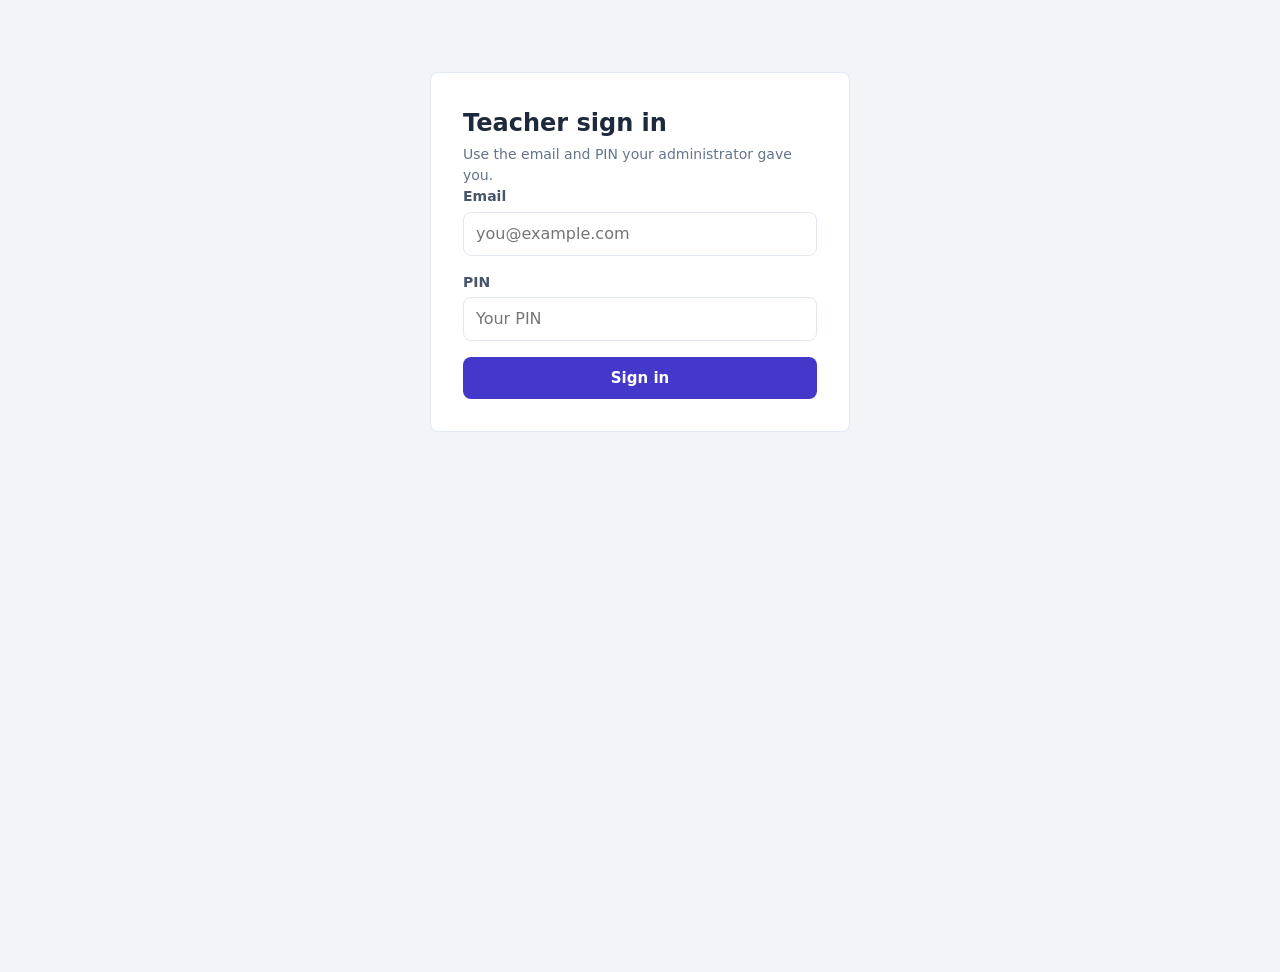
==== teacher.html @ 98b88c84 "Add files via upload" ====
<!DOCTYPE html>
<html lang="en">
<head>
<meta charset="UTF-8">
<meta http-equiv="Content-Security-Policy" content="default-src 'self'; base-uri 'self'; object-src 'none'; frame-ancestors 'none'; script-src 'self' 'unsafe-inline'; style-src 'self' 'unsafe-inline' https://fonts.googleapis.com; img-src 'self' data:; font-src 'self' https://fonts.gstatic.com; connect-src 'self' https://script.google.com https://script.googleusercontent.com">
<meta name="viewport" content="width=device-width, initial-scale=1, viewport-fit=cover">
<title>Teacher — W.H. Academy</title>
<link rel="stylesheet" href="assets/vendor/katex/katex.min.css"><script src="assets/vendor/katex/katex.min.js"></script><script src="assets/js/katex-render.js"></script><link rel="stylesheet" href="assets/vendor/mathlive/mathlive-static.css"><script src="assets/vendor/mathlive/mathlive.min.js"></script>
<style>

/* ---------------------------------------------------------------------------
   Design tokens. Copied in rather than imported so this file stays standalone —
   these match the student site's variables.css, so the panel still reads as
   W.H. Academy.
--------------------------------------------------------------------------- */
:root {
  --brand: #4338ca;
  --brand-deep: #3730a3;
  --brand-light: #6366f1;
  --brand-tint: #eef2ff;

  --ink: #1e293b;
  --ink-soft: #475569;
  --muted: #64748b;
  --faint: #94a3b8;

  --line: #e2e8f0;
  --line-soft: #f1f5f9;
  --surface: #ffffff;
  --canvas: #f1f5f9;

  --ok: #059669;
  --warn: #d97706;
  --bad: #dc2626;

  --r-sm: 0.375rem;
  --r-md: 0.5rem;
  --r-lg: 0.75rem;

  --shadow: 0 1px 2px rgba(15, 23, 42, 0.06), 0 1px 3px rgba(15, 23, 42, 0.1);
  --shadow-lg: 0 20px 45px rgba(15, 23, 42, 0.25);

  --sans: system-ui, -apple-system, "Segoe UI", Roboto, "Helvetica Neue", sans-serif;
  --mono: ui-monospace, SFMono-Regular, Menlo, Consolas, monospace;
}

*, *::before, *::after { box-sizing: border-box; }

/* [hidden] MUST WIN.
   The browser only backs `hidden` with a user-agent display:none, and ANY
   author display rule beats it. Several blocks here set display explicitly.
   Without this, the sign-in panel and the console both render at once, and the
   dialog backdrop — position:fixed, inset:0, opacity:0 — sits invisibly over
   the whole page and swallows every click. Do not remove. */
[hidden] { display: none !important; }

html, body { height: 100%; }

body {
  margin: 0;
  font-family: var(--sans);
  font-size: 16px;
  line-height: 1.5;
  color: var(--ink);
  background: var(--canvas);
  -webkit-font-smoothing: antialiased;
}

button, input { font: inherit; color: inherit; }

.sr-only {
  position: absolute; width: 1px; height: 1px;
  padding: 0; margin: -1px; overflow: hidden;
  clip: rect(0 0 0 0); white-space: nowrap; border: 0;
}

/* ---- buttons ---------------------------------------------------------- */
.btn {
  display: inline-flex; align-items: center; justify-content: center; gap: 0.4rem;
  padding: 0.55rem 1rem;
  border: 1px solid transparent;
  border-radius: var(--r-md);
  font-size: 0.9375rem; font-weight: 600;
  cursor: pointer;
  transition: background-color .15s ease, border-color .15s ease;
}
.btn:disabled { opacity: 0.55; cursor: not-allowed; }
.btn:focus-visible { outline: 2px solid var(--brand); outline-offset: 2px; }

.btn--primary { background: var(--brand); color: #fff; }
.btn--primary:hover:not(:disabled) { background: var(--brand-deep); }

.btn--secondary { background: var(--brand-tint); color: var(--brand-deep); border-color: #c7d2fe; }
.btn--secondary:hover:not(:disabled) { background: #e0e7ff; }

.btn--quiet { background: transparent; color: var(--ink-soft); border-color: var(--line); }
.btn--quiet:hover:not(:disabled) { background: var(--line-soft); }

.btn--sm { padding: 0.35rem 0.7rem; font-size: 0.8125rem; }
.btn--full { width: 100%; }
.btn--lg { padding: 0.7rem 1rem; }

/* ---- fields ----------------------------------------------------------- */
.field { display: flex; flex-direction: column; gap: 0.3rem; }

.field__label { font-size: 0.875rem; font-weight: 600; color: var(--ink-soft); }

.field__hint { font-size: 0.8125rem; color: var(--muted); }

.input {
  width: 100%;
  padding: 0.55rem 0.75rem;
  border: 1px solid var(--line);
  border-radius: var(--r-md);
  background: var(--surface);
}
.input:focus { outline: 2px solid var(--brand); outline-offset: -1px; border-color: var(--brand); }

.stack { display: flex; flex-direction: column; gap: 1rem; }

/* ---- badges ----------------------------------------------------------- */
.badge {
  display: inline-block;
  padding: 0.15rem 0.55rem;
  border-radius: 999px;
  font-size: 0.75rem; font-weight: 600;
  white-space: nowrap;
}
.badge--ok      { background: #d1fae5; color: #065f46; }
.badge--warn    { background: #fef3c7; color: #92400e; }
.badge--bad     { background: #fee2e2; color: #991b1b; }
.badge--neutral { background: var(--line-soft); color: var(--ink-soft); }

/* ---- sign-in gate ------------------------------------------------------ */
/* Not the app shell: you are not "in" the panel yet. One centred card on the
   brand colour, and nothing else to look at. */
.gate {
  min-height: 100vh; min-height: 100dvh;
  display: grid; place-items: center;
  padding: 1rem;
  background: radial-gradient(120% 80% at 50% 0%, #4f46e5 0%, transparent 60%), var(--brand-deep);
}

.gate__card {
  width: 100%; max-width: 24rem;
  padding: 1.5rem;
  background: var(--surface);
  border-radius: var(--r-lg);
  box-shadow: var(--shadow-lg);
}

.gate__brand { display: flex; flex-direction: column; gap: 0.1rem; margin-bottom: 1.25rem; }
.gate__mark  { font-size: 1.25rem; font-weight: 700; color: var(--brand-deep); }
.gate__sub   { font-size: 0.75rem; letter-spacing: 0.14em; text-transform: uppercase; color: var(--faint); }
.gate__note  { margin: 1rem 0 0; font-size: 0.8125rem; line-height: 1.5; color: var(--muted); }

/* ---- shell ------------------------------------------------------------- */
.shell { display: flex; min-height: 100vh; min-height: 100dvh; }

.side {
  width: 15rem; flex-shrink: 0;
  display: flex; flex-direction: column; gap: 1.5rem;
  padding: 1.25rem 1rem;
  background: var(--brand-deep);
  color: rgba(255,255,255,0.82);
}

.side__brand { display: flex; flex-direction: column; gap: 0.1rem; padding: 0 0.5rem; color: #fff; }
.side__name  { font-size: 1.0625rem; font-weight: 700; line-height: 1.25; }
.side__tag   { font-size: 0.6875rem; letter-spacing: 0.16em; text-transform: uppercase; color: rgba(255,255,255,0.55); }

.side__nav { display: flex; flex-direction: column; gap: 0.15rem; }

.side__item {
  display: flex; align-items: center; gap: 0.65rem;
  width: 100%; padding: 0.6rem 0.5rem;
  border: 0; border-radius: var(--r-md);
  background: transparent; color: inherit;
  font-size: 0.9375rem; text-align: left; cursor: pointer;
}
.side__item svg { width: 1.125rem; height: 1.125rem; flex-shrink: 0; stroke: currentColor; fill: none; }
.side__item:hover { background: rgba(255,255,255,0.1); }
.side__item.is-active { background: rgba(255,255,255,0.16); color: #fff; font-weight: 600; }
.side__item:focus-visible { outline: 2px solid #fff; outline-offset: 2px; }

.side__foot { margin-top: auto; display: flex; flex-direction: column; gap: 0.35rem; }
.side__who  { padding: 0 0.5rem; font-size: 0.75rem; color: rgba(255,255,255,0.55); overflow-wrap: anywhere; }

.main { flex: 1; min-width: 0; padding: 1.5rem; max-width: 76rem; }

/* ---- headings ---------------------------------------------------------- */
.head { display: flex; align-items: flex-start; justify-content: space-between; gap: 1rem; margin-bottom: 1.25rem; }
.head__title { margin: 0; font-size: 1.5rem; }
.head__sub   { margin: 0.2rem 0 0; font-size: 0.875rem; color: var(--muted); max-width: 46ch; }

/* ---- search ------------------------------------------------------------ */
.search { display: flex; gap: 0.5rem; margin-bottom: 1.25rem; }
.search__box { position: relative; flex: 1; min-width: 0; }
.search__box svg {
  position: absolute; left: 0.75rem; top: 50%; transform: translateY(-50%);
  width: 1.05rem; height: 1.05rem; stroke: var(--faint); fill: none; pointer-events: none;
}
.search__input { padding-left: 2.4rem; }

/* ---- table ------------------------------------------------------------- */
.table-wrap {
  overflow-x: auto; -webkit-overflow-scrolling: touch;
  background: var(--surface);
  border: 1px solid var(--line);
  border-radius: var(--r-md);
}

table { width: 100%; min-width: 52rem; border-collapse: collapse; }

th, td { padding: 0.7rem 0.9rem; text-align: left; vertical-align: middle; }

th {
  font-size: 0.75rem; font-weight: 600; letter-spacing: 0.05em; text-transform: uppercase;
  color: var(--muted); border-bottom: 1px solid var(--line);
}

td { border-bottom: 1px solid var(--line-soft); font-size: 0.9375rem; }
tbody tr:last-child td { border-bottom: 0; }
tbody tr:hover { background: #fafbfc; }

.cell-name { font-weight: 600; }

/* Emails were breaking mid-word ("...gmail.co / m") because the first column
   was too narrow to hold them. Widening it fixes the cause; break-word then
   only splits a string that genuinely cannot fit, and prefers a sensible
   break point when one exists. */
th:first-child, td:first-child { min-width: 15rem; }

.cell-sub  { font-size: 0.8125rem; color: var(--muted); overflow-wrap: break-word; }
.cell-id   { font-family: var(--mono); font-size: 0.8125rem; font-variant-numeric: tabular-nums; white-space: nowrap; }
.cell-act  { text-align: right; white-space: nowrap; }

.muted { color: var(--muted); }
.count { margin-top: 0.5rem; font-size: 0.8125rem; color: var(--muted); }

/* A dot rather than a second badge: "has an account" is a quieter fact than the
   enrollment status beside it, and two badges per row would compete. */
.dot { display: inline-flex; align-items: center; gap: 0.4rem; font-size: 0.8125rem; white-space: nowrap; }
.dot::before { content: ""; width: 0.45rem; height: 0.45rem; border-radius: 50%; flex-shrink: 0; }
.dot--ok::before   { background: var(--ok); }
.dot--ok           { color: var(--ink-soft); }
.dot--warn::before { background: var(--warn); }
.dot--warn         { color: var(--warn); }

/* ---- empty ------------------------------------------------------------- */
.empty {
  padding: 3rem 1.5rem; text-align: center;
  background: var(--surface); border: 1px solid var(--line); border-radius: var(--r-md);
}
.empty h2 { margin: 0 0 0.35rem; font-size: 1.0625rem; }
.empty p  { margin: 0; color: var(--muted); font-size: 0.9375rem; }

/* ---- overview ---------------------------------------------------------- */
.tiles { display: grid; grid-template-columns: repeat(auto-fit, minmax(9rem, 1fr)); gap: 0.75rem; margin-bottom: 1.25rem; }

.tile {
  display: flex; flex-direction: column; gap: 0.1rem;
  padding: 1rem; background: var(--surface);
  border: 1px solid var(--line); border-radius: var(--r-md);
}
.tile__value { font-size: 1.75rem; font-weight: 700; line-height: 1.1; color: var(--brand-deep); font-variant-numeric: tabular-nums; }
.tile__label { font-size: 0.8125rem; color: var(--muted); }

.panel { padding: 1rem; background: var(--surface); border: 1px solid var(--line); border-radius: var(--r-md); }
.panel__title { margin: 0 0 0.75rem; font-size: 0.875rem; font-weight: 600; color: var(--ink-soft); }

.bars { list-style: none; margin: 0; padding: 0; }
.bar  { display: flex; justify-content: space-between; gap: 1rem; padding: 0.5rem 0; border-bottom: 1px solid var(--line-soft); font-size: 0.9375rem; }
.bar:last-child { border-bottom: 0; }
.bar__value { font-weight: 600; font-variant-numeric: tabular-nums; }

/* ---- dialog ------------------------------------------------------------ */
.backdrop {
  position: fixed; inset: 0; z-index: 50;
  display: flex; align-items: center; justify-content: center;
  padding: 1rem;
  background: rgba(18, 26, 42, 0.48);
}

.dialog {
  width: 100%; max-width: 30rem; max-height: 90vh; overflow-y: auto;
  padding: 1.5rem;
  background: var(--surface); border-radius: var(--r-lg);
  box-shadow: var(--shadow-lg);
}
.dialog h2 { margin: 0 0 1rem; font-size: 1.125rem; }

.dialog__who { display: flex; flex-direction: column; gap: 0.1rem; margin: 0; }
.dialog__acts { display: flex; gap: 0.75rem; justify-content: flex-end; margin-top: 1.5rem; }

.choices { border: 0; padding: 0; margin: 0; display: flex; flex-direction: column; gap: 0.4rem; }
.choices legend { padding: 0; margin-bottom: 0.4rem; font-size: 0.875rem; font-weight: 600; color: var(--ink-soft); }

/* Each option carries a sentence about what it does to the student, so the
   choice is made with its consequence visible rather than after it. A dropdown
   would hide all four behind one word. */
.choice {
  display: flex; align-items: flex-start; gap: 0.65rem;
  padding: 0.7rem 0.8rem;
  border: 1px solid var(--line); border-radius: var(--r-md);
  cursor: pointer;
}
.choice:hover { border-color: var(--brand-light); }
.choice input { margin-top: 0.2rem; flex-shrink: 0; accent-color: var(--brand); }
.choice:has(input:checked) { border-color: var(--brand); background: var(--brand-tint); }
.choice:has(input:focus-visible) { outline: 2px solid var(--brand); outline-offset: 2px; }
.choice__body { display: flex; flex-direction: column; gap: 0.1rem; }
.choice__name { font-weight: 600; font-size: 0.9375rem; }
.choice__desc { font-size: 0.8125rem; color: var(--muted); line-height: 1.45; }

/* ---- code field -------------------------------------------------------- */
.input--code {
  font-family: var(--mono);
  font-size: 1.25rem;
  letter-spacing: 0.35em;
  text-align: center;
}

/* ---- devices ----------------------------------------------------------- */
.devices { list-style: none; margin: 0 0 1.25rem; padding: 0; display: flex; flex-direction: column; gap: 0.5rem; }

.device {
  display: flex; align-items: center; justify-content: space-between; gap: 1rem;
  padding: 0.85rem 1rem;
  background: var(--surface); border: 1px solid var(--line); border-radius: var(--r-md);
}
.device--current { border-color: var(--brand); background: var(--brand-tint); }

.device__name { font-weight: 600; display: flex; align-items: center; gap: 0.5rem; flex-wrap: wrap; }
.device__meta { font-size: 0.8125rem; color: var(--muted); margin-top: 0.15rem; }
.device__tag {
  font-size: 0.6875rem; font-weight: 600; text-transform: uppercase; letter-spacing: 0.05em;
  padding: 0.1rem 0.45rem; border-radius: 999px;
  background: var(--brand); color: #fff;
}

/* The one destructive control on the page, so it is set apart rather than
   sitting inline with the ordinary buttons. */
.danger { border-color: #fecaca; background: #fef2f2; }
.danger .panel__title { color: #991b1b; }
.danger__body { margin: 0 0 1rem; font-size: 0.875rem; color: var(--ink-soft); line-height: 1.55; }
.danger__body code {
  font-family: var(--mono); font-size: 0.8125rem;
  background: #fff; padding: 0.1rem 0.3rem; border-radius: var(--r-sm); border: 1px solid #fecaca;
}

.btn--danger { background: var(--bad); color: #fff; }
.btn--danger:hover:not(:disabled) { background: #b91c1c; }

/* ---- toasts ------------------------------------------------------------ */
.toasts {
  position: fixed; right: 1rem; bottom: 1rem; z-index: 60;
  display: flex; flex-direction: column; gap: 0.5rem;
  max-width: min(24rem, calc(100vw - 2rem));
}

.toast {
  padding: 0.7rem 0.9rem;
  border-radius: var(--r-md);
  box-shadow: var(--shadow);
  font-size: 0.9375rem;
  background: var(--ink); color: #fff;
}
.toast--ok  { background: #065f46; }
.toast--bad { background: #991b1b; }

/* ---- responsive -------------------------------------------------------- */
/* Below this width the sidebar becomes a top strip: a 15rem column on a phone
   would leave nothing for the table it exists to navigate. */
@media (max-width: 52rem) {
  .shell { flex-direction: column; }
  .side { width: 100%; flex-direction: row; align-items: center; gap: 0.75rem; padding: 0.75rem; overflow-x: auto; }
  .side__brand { display: none; }
  .side__nav { flex-direction: row; }
  .side__item { width: auto; white-space: nowrap; }
  .side__foot { margin: 0 0 0 auto; flex-direction: row; align-items: center; }
  .side__who { display: none; }
  .main { padding: 1rem; }
  .search { flex-direction: column; }
  .dialog__acts { flex-direction: column-reverse; }
  .dialog__acts .btn { width: 100%; }
}

/* ---- Boss Papers builder --------------------------------------------- */
.paper-form { background: var(--surface); border: 1px solid var(--line); border-radius: var(--r-md); padding: 1.25rem; display: flex; flex-direction: column; gap: 1rem; }
.paper-meta { display: grid; grid-template-columns: repeat(2, minmax(0,1fr)); gap: 1rem; }
@media (min-width: 720px) { .paper-meta { grid-template-columns: repeat(4, minmax(0,1fr)); } }
select.input { appearance: auto; background: var(--surface); }
.paper-qhead { display: flex; align-items: baseline; justify-content: space-between; gap: 1rem; border-top: 1px solid var(--line); padding-top: 1rem; }
.q-card { border: 1px solid var(--line); border-radius: var(--r-md); padding: 0.9rem; margin-bottom: 0.75rem; background: var(--line-soft); }
.q-card__head { display: flex; align-items: center; gap: 0.6rem; flex-wrap: wrap; margin-bottom: 0.6rem; }
.q-card__n { font-weight: 700; font-size: 0.8125rem; color: var(--ink-soft); }
.q-tag { font-size: 0.6875rem; font-weight: 700; text-transform: uppercase; letter-spacing: .04em; padding: 2px 8px; border-radius: 999px; color: #fff; }
.q-tag--mcq { background: #6d28d9; } .q-tag--short { background: #0369a1; } .q-tag--long { background: #b45309; }
.q-mini { font-size: 0.8125rem; color: var(--ink-soft); display: inline-flex; align-items: center; gap: 0.4rem; margin-left: auto; }
.input--mini { width: 4.75rem; padding: 0.3rem 0.5rem; }
.q-text { width: 100%; resize: vertical; }
.opts { margin-top: 0.6rem; display: flex; flex-direction: column; gap: 0.5rem; }
.opt-row { display: flex; align-items: center; gap: 0.5rem; }
.opt-row input[type="text"] { flex: 1; }
.opt-row input[type="radio"] { width: 1.1rem; height: 1.1rem; flex-shrink: 0; accent-color: var(--brand); }
.opt-x { padding: 0.25rem 0.6rem; line-height: 1; }
.opts__foot { display: flex; align-items: center; gap: 0.75rem; flex-wrap: wrap; }
.paper-addrow { display: flex; gap: 0.5rem; flex-wrap: wrap; }
.paper-acts { display: flex; gap: 0.75rem; justify-content: flex-end; border-top: 1px solid var(--line); padding-top: 1rem; }
.paper-existing { margin-top: 1.75rem; }
.pp-row { display: flex; align-items: center; justify-content: space-between; gap: 1rem; padding: 0.75rem 0; border-bottom: 1px solid var(--line-soft); }
.pp-row__title { font-weight: 600; font-size: 0.9375rem; }
.pp-row__side { display: flex; align-items: center; gap: 0.75rem; flex-shrink: 0; }
.pp-pill { font-size: 0.6875rem; font-weight: 700; padding: 3px 9px; border-radius: 999px; }
.pp-pill--active { background: #d9f5ea; color: var(--ok); }
.pp-pill--draft { background: var(--line-soft); color: var(--ink-soft); }
.pp-pill--past { background: #fdf0dc; color: var(--warn); }

/* ---- Grading ---- */
.gr-pill { font-size: 0.6875rem; font-weight: 700; padding: 3px 9px; border-radius: 999px; }
.gr-pill--submitted { background: #fdf0dc; color: var(--warn); }
.gr-pill--graded, .gr-pill--rechecked { background: #d9f5ea; color: var(--ok); }
.gr-pill--recheckrequested { background: #fee2e2; color: var(--bad); }
.gr-runningbox { text-align: right; flex-shrink: 0; }
.gr-running { display: block; font-size: 1.25rem; font-weight: 800; color: var(--brand-deep); }
.gr-q { border: 1px solid var(--line); border-radius: var(--r-lg); padding: 1rem; margin-bottom: 0.85rem; background: var(--surface); box-shadow: var(--shadow); }
.gr-q__head { display: flex; align-items: baseline; gap: 0.6rem; margin-bottom: 0.5rem; }
.gr-q__num { font-weight: 800; color: var(--brand); }
.gr-q__type { font-size: 0.6875rem; text-transform: uppercase; letter-spacing: .04em; color: var(--muted); font-weight: 700; }
.gr-q__text { font-weight: 600; margin: 0 0 0.5rem; }
.gr-q__label { font-size: 0.75rem; font-weight: 700; text-transform: uppercase; letter-spacing: .04em; color: var(--muted); display: block; margin: 0.4rem 0 0.2rem; }
.gr-q__ans { background: var(--brand-tint); border-radius: var(--r-md); padding: 0.55rem 0.7rem; white-space: pre-wrap; overflow-wrap: break-word; font-size: 0.9375rem; }
.gr-q__ans--empty { background: var(--line-soft); color: var(--muted); font-style: italic; }
.gr-q__correct { font-size: 0.8125rem; color: var(--ok); margin-top: 0.35rem; }
.gr-q__grade { display: flex; flex-wrap: wrap; gap: 0.75rem; align-items: flex-end; margin-top: 0.65rem; padding-top: 0.65rem; border-top: 1px dashed var(--line); }
.gr-q__marksfield { width: 130px; flex-shrink: 0; }
.gr-q__corrfield { flex: 1; min-width: 200px; }
.gr-mcqmark { display: flex; gap: 0.4rem; }
.gr-mcqmark .btn { padding: 0.3rem 0.6rem; }
@media (max-width: 520px) {
  .paper-acts { flex-direction: column-reverse; } .paper-acts .btn { width: 100%; }
  .q-mini { margin-left: 0; }
  .pp-row { flex-direction: column; align-items: flex-start; }
}


  /* ---- Steps question builder + grading (uses the panel's own tokens) ---- */
  .steps-ed { display:flex; flex-direction:column; gap:0.75rem; margin-top:0.5rem; }
  .steps-ed__hint { font-size:0.8rem; color:var(--muted, #667); margin:0; }
  .steps-rows { display:flex; flex-direction:column; gap:0.5rem; }
  .step-row { display:flex; align-items:flex-start; gap:0.5rem; padding:0.5rem;
    border:1px solid var(--line); border-radius:var(--r-sm, 8px); background:var(--surface); }
  .step-row__n { flex:0 0 auto; width:1.5rem; height:1.5rem; display:inline-flex;
    align-items:center; justify-content:center; border-radius:999px;
    background:var(--surface-2, #eef); color:var(--ink, #234); font-size:0.75rem; font-weight:700; }
  .step-row__main { flex:1 1 auto; min-width:0; display:flex; flex-direction:column; gap:0.35rem; }
  .step-row__preview { font-size:0.95rem; min-height:1rem; color:var(--ink, #234);
    padding:0.15rem 0.25rem; overflow-wrap:anywhere; }
  .step-row__preview:empty { display:none; }
  .step-row__side { flex:0 0 auto; display:flex; flex-direction:column; gap:0.35rem; align-items:flex-end; }
  .step-chk { font-size:0.75rem; color:var(--muted, #667); white-space:nowrap; display:inline-flex; gap:0.25rem; align-items:center; }
  .step-btns { display:flex; gap:0.25rem; }
  .step-btn { width:26px; height:26px; border:1px solid var(--line); border-radius:6px;
    background:var(--surface); color:var(--muted, #667); cursor:pointer; line-height:1; font-size:0.85rem; }
  .step-btn:hover { color:var(--ink, #234); }
  .steps-grading { display:flex; flex-wrap:wrap; gap:0.75rem; align-items:flex-end; }
  .steps-knobs { display:flex; gap:0.75rem; }
  .q-preview { font-size:0.95rem; color:var(--ink,#234); padding:0.15rem 0.25rem; min-height:1rem; overflow-wrap:anywhere; }
  .q-preview:empty { display:none; }
  .opt-row { flex-wrap:wrap; }
  .opt-preview { flex-basis:100%; font-size:0.9rem; color:var(--ink,#234); padding:0.1rem 0 0 2rem; }
  .opt-preview:empty { display:none; }
  .q-tag--steps { background:#ede9fe; color:#5b21b6; }
  /* grading */
  .gr-steps { display:flex; flex-wrap:wrap; gap:1rem; margin:0.5rem 0; }
  .gr-steps__col { flex:1 1 220px; min-width:0; }
  .gr-steps__label { font-size:0.75rem; font-weight:700; color:var(--muted,#667); }
  .gr-steps__list { list-style:none; margin:0.25rem 0 0; padding:0; display:flex; flex-direction:column; gap:0.3rem; counter-reset:s; }
  .gr-steps__item { display:flex; gap:0.4rem; align-items:baseline; padding:0.3rem 0.5rem;
    border:1px solid var(--line); border-radius:6px; background:var(--surface); }
  .gr-steps__item::before { counter-increment:s; content:counter(s); font-size:0.7rem; font-weight:700; color:var(--muted,#667); }
  .gr-steps__item--bad { border-color:#f5a; background:#fff1f5; }
  .gr-steps__tag { font-size:0.7rem; color:#b4004e; margin-left:auto; white-space:nowrap; }
  .gr-suggest { display:flex; align-items:center; gap:0.6rem; flex-wrap:wrap; margin:0.4rem 0;
    padding:0.4rem 0.6rem; border:1px dashed var(--line); border-radius:8px; }
  .gr-suggest__pill { font-size:0.85rem; }
  .gr-suggest__detail { font-size:0.75rem; color:var(--muted,#667); }
  .ba-edit-banner { display:flex; align-items:center; justify-content:space-between; gap:1rem;
    padding:0.6rem 0.9rem; border:1px solid #c7d2fe; background:#eef2ff; color:#3730a3;
    border-radius:var(--r-md,10px); font-size:0.9rem; }
  .ba-edit-banner em { color:var(--muted,#667); font-style:normal; }
  .math-palette { display:flex; flex-wrap:wrap; gap:0.3rem; align-items:center; margin:0 0 0.6rem;
    padding:0.4rem 0.5rem; border:1px solid var(--line); border-radius:var(--r-md,10px); background:var(--surface); }
  .math-palette__hint { font-size:0.75rem; color:var(--muted,#667); margin-right:0.25rem; }
  .math-palette button { min-width:30px; height:28px; padding:0 0.4rem; border:1px solid var(--line);
    border-radius:6px; background:var(--surface); color:var(--ink,#234); cursor:pointer; font-size:0.9rem; line-height:1; }
  .math-palette button:hover { background:var(--surface-2,#eef); border-color:var(--brand,#6366f1); }

  /* MathLive equation-editor modal */
  .mf-modal { position:fixed; inset:0; z-index:1000; display:flex; align-items:center; justify-content:center; }
  .mf-modal[hidden] { display:none; }
  .mf-modal__backdrop { position:absolute; inset:0; background:rgba(15,23,42,0.45); }
  .mf-modal__box { position:relative; width:min(680px,92vw); background:var(--surface,#fff); border:1px solid var(--line,#e5e7eb); border-radius:var(--r-lg,14px); padding:1.25rem; box-shadow:0 20px 50px rgba(0,0,0,0.25); }
  .mf-modal__title { font-weight:800; margin-bottom:0.75rem; }
  .mf-field { width:100%; font-size:1.5rem; padding:0.5rem 0.75rem; border:1px solid var(--line,#e5e7eb); border-radius:var(--r-md,10px); background:#fff; }
  .mf-modal__hint { font-size:0.8rem; color:var(--muted,#667); margin:0.6rem 0 1rem; }
  .mf-modal__hint code { background:var(--surface-2,#eef); padding:0.05rem 0.3rem; border-radius:4px; }
  .mf-modal__actions { display:flex; justify-content:flex-end; gap:0.5rem; }



  .t-gate{max-width:420px;margin:8vh auto;padding:2rem}.t-gate .field{margin-bottom:1rem}
  .t-topbar{display:flex;align-items:center;justify-content:space-between;gap:1rem;flex-wrap:wrap;margin-bottom:1rem}
  .t-tabs{display:flex;gap:.5rem;margin-bottom:1rem}
  .t-tab{padding:.5rem 1rem;border:1px solid var(--line);border-radius:999px;background:var(--surface);cursor:pointer;font-weight:600}
  .t-tab[aria-current="true"]{background:var(--brand,#6366f1);color:#fff;border-color:var(--brand,#6366f1)}
  .t-subjects-chip{display:inline-block;padding:.1rem .5rem;border-radius:999px;background:var(--surface-2,#eef);font-size:.75rem;margin-left:.25rem}
  .mf-modal{position:fixed;inset:0;z-index:1000;display:flex;align-items:center;justify-content:center}.mf-modal[hidden]{display:none}
  .mf-modal__backdrop{position:absolute;inset:0;background:rgba(15,23,42,0.45)}
  .mf-modal__box{position:relative;width:min(680px,92vw);background:var(--surface,#fff);border:1px solid var(--line,#e5e7eb);border-radius:14px;padding:1.25rem;box-shadow:0 20px 50px rgba(0,0,0,.25)}
  .mf-modal__title{font-weight:800;margin-bottom:.75rem}.mf-field{width:100%;font-size:1.5rem;padding:.5rem .75rem;border:1px solid var(--line,#e5e7eb);border-radius:10px;background:#fff}
  .mf-modal__hint{font-size:.8rem;color:var(--muted,#667);margin:.6rem 0 1rem}.mf-modal__actions{display:flex;justify-content:flex-end;gap:.5rem}

</style>
</head>
<body>

  <div id="toasts" class="toasts" aria-live="polite"></div>
  <div id="t-gate" class="t-gate panel" hidden>
    <h1 class="head__title" style="margin-top:0;">Teacher sign in</h1>
    <p class="head__sub">Use the email and PIN your administrator gave you.</p>
    <label class="field"><span class="field__label">Email</span>
      <input class="input" id="t-email" type="email" autocomplete="username" placeholder="you@example.com"></label>
    <label class="field"><span class="field__label">PIN</span>
      <input class="input" id="t-pin" type="password" inputmode="numeric" autocomplete="current-password" placeholder="Your PIN"></label>
    <button class="btn btn--primary" id="t-signin" type="button" style="width:100%;">Sign in</button>
  </div>


  <div id="t-app" class="wrap" hidden>
    <div class="t-topbar"><div><strong>Teacher panel</strong> — <span id="t-name"></span> <span id="t-subjects"></span></div>
      <button class="btn btn--quiet btn--sm" id="t-signout" type="button">Sign out</button></div>
    <div class="t-tabs"><button class="t-tab" data-tab="papers" type="button">Boss Papers</button>
      <button class="t-tab" data-tab="grading" type="button">Grading</button></div>

<section data-panel="papers" hidden>
      <header class="head">
        <div>
          <h1 class="head__title">Boss Papers</h1>
          <p class="head__sub">Build an exam paper and activate it. Activating replaces the current live paper for that level + class + subject; the old one moves to Past Papers.</p>
        </div>
        <button class="btn btn--quiet btn--sm" data-act="refresh-papers" type="button">Refresh list</button>
      </header>

      <form id="ba-form" class="paper-form" novalidate autocomplete="off">
        <div id="ba-edit-banner" class="ba-edit-banner" hidden>
          <span>Editing existing paper: <strong id="ba-edit-title"></strong> <em id="ba-edit-status"></em></span>
          <button class="btn btn--quiet btn--sm" type="button" data-act="ba-cancel-edit">Cancel / new paper</button>
        </div>
        <div class="paper-meta">
          <div class="field">
            <label class="field__label" for="ba-level">Level</label>
            <select class="input" id="ba-level">
              <option value="L1">L1 — Chapter</option>
              <option value="L2">L2 — Subject</option>
              <option value="L3">L3 — Class</option>
            </select>
          </div>
          <div class="field">
            <label class="field__label" for="ba-class">Class</label>
            <select class="input" id="ba-class"></select>
          </div>
          <div class="field">
            <label class="field__label" for="ba-subject">Subject</label>
            <select class="input" id="ba-subject"><option value="">— choose —</option></select>
            <datalist id="ba-subjects">
              <option>Mathematics</option><option>English</option><option>Urdu</option>
              <option>Science</option><option>Physics</option><option>Chemistry</option>
              <option>Biology</option><option>Computer Science</option>
              <option>Islamiat</option><option>Pakistan Studies</option>
              <option>General Knowledge</option>
            </datalist>
            <span class="field__hint">Leave empty for an L3 (whole-class) paper.</span>
          </div>
          <div class="field">
            <label class="field__label" for="ba-chapter">Chapter ref</label>
            <input class="input" id="ba-chapter" placeholder="e.g. class-8/mathematics/percentage">
            <span class="field__hint">L1 only — optional.</span>
          </div>
        </div>

        <div class="field">
          <label class="field__label" for="ba-title">Paper title</label>
          <input class="input" id="ba-title" placeholder="e.g. Class 8 Mathematics — Chapter 3">
        </div>
        <div class="field">
          <label class="field__label" for="ba-desc">Description</label>
          <input class="input" id="ba-desc" placeholder="Shown under the paper title to students (optional)">
          <label class="field__label" for="ba-instructions" style="margin-top:0.5rem;">Instructions (optional)</label>
          <textarea class="input" id="ba-instructions" rows="2" placeholder="Extra rules for THIS paper, shown to students under the standard instructions. Math in $…$."></textarea>
        </div>

        <div class="paper-qhead">
          <h2 class="panel__title" style="margin:0;">Questions</h2>
          <span class="count" id="ba-total" style="margin:0;">0 questions · 0 marks</span>
        </div>

        <div id="ba-math-palette" class="math-palette" aria-label="Math insert toolbar">
          <span class="math-palette__hint">Math insert (click in a box first):</span>
          <button type="button" data-mf="1" title="Visual equation editor (build it like in Word)" style="font-weight:700;">fx editor</button>
          <button type="button" data-tex="\frac{$1}{}" title="Fraction a/b">a&frasl;b</button>
          <button type="button" data-tex="^{$1}" title="Power / exponent">x&#8319;</button>
          <button type="button" data-tex="_{$1}" title="Subscript">x&#8336;</button>
          <button type="button" data-tex="\sqrt{$1}" title="Square root">&radic;</button>
          <button type="button" data-tex="\sqrt[$1]{}" title="nth root">&#8319;&radic;</button>
          <button type="button" data-tex="\left($1\right)" title="Auto-size ( )">(&nbsp;)</button>
          <button type="button" data-tex="\left|$1\right|" title="Absolute value">|x|</button>
          <button type="button" data-tex="\int_{$1}^{}\," title="Integral">&int;</button>
          <button type="button" data-tex="\sum_{$1}^{}" title="Summation">&sum;</button>
          <button type="button" data-tex="\lim_{$1 \to }" title="Limit">lim</button>
          <button type="button" data-tex="\begin{pmatrix} $1 & \\ & \end{pmatrix}" title="2×2 matrix">[&#9636;]</button>
          <button type="button" data-tex="\le " title="Less than or equal">&le;</button>
          <button type="button" data-tex="\ge " title="Greater than or equal">&ge;</button>
          <button type="button" data-tex="\ne " title="Not equal">&ne;</button>
          <button type="button" data-tex="\pm " title="Plus-minus">&plusmn;</button>
          <button type="button" data-tex="\times " title="Times">&times;</button>
          <button type="button" data-tex="\div " title="Divide">&divide;</button>
          <button type="button" data-tex="\cdot " title="Dot">&middot;</button>
          <button type="button" data-tex="\pi " title="pi">&pi;</button>
          <button type="button" data-tex="\theta " title="theta">&theta;</button>
          <button type="button" data-tex="\infty " title="infinity">&infin;</button>
          <button type="button" data-tex="\Rightarrow " title="implies">&rArr;</button>
        </div>

        <div id="ba-questions"></div>

        <div class="paper-addrow">
          <button class="btn btn--quiet btn--sm" type="button" id="ba-add-mcq">+ MCQ</button>
          <button class="btn btn--quiet btn--sm" type="button" id="ba-add-short">+ Short question</button>
          <button class="btn btn--quiet btn--sm" type="button" id="ba-add-long">+ Long question</button>
          <button class="btn btn--quiet btn--sm" type="button" id="ba-add-steps">+ Steps question</button>
        </div>

        <div class="paper-acts">
          <button class="btn btn--quiet" type="button" id="ba-save-draft">Save as draft</button>
          <button class="btn btn--primary" type="button" id="ba-save-activate">Save &amp; activate</button>
        </div>
      </form>

      <div class="paper-existing">
        <h2 class="panel__title">Existing papers</h2>
        <div id="ba-papers-list"></div>
      </div>
    </section>
<section data-panel="grading" hidden>
      <!-- Stage 1: pick a paper to grade -->
      <div id="gr-stage-papers">
        <header class="head">
          <div>
            <h1 class="head__title">Grading</h1>
            <p class="head__sub">Pick a paper to see who has submitted it, then grade each paper question by question. Releasing a result makes the marks and feedback visible to that student.</p>
          </div>
          <button class="btn btn--quiet btn--sm" data-act="gr-refresh-papers" type="button">Refresh</button>
        </header>
        <div class="panel">
          <div id="gr-papers-list"><p class="muted">Loading…</p></div>
        </div>
      </div>

      <!-- Stage 2: submissions for the chosen paper -->
      <div id="gr-stage-subs" hidden>
        <header class="head">
          <div>
            <button class="btn btn--quiet btn--sm" data-act="gr-back-papers" type="button">‹ All papers</button>
            <h1 class="head__title" id="gr-subs-title" style="margin-top:.5rem;">Submissions</h1>
            <p class="head__sub" id="gr-subs-sub"></p>
          </div>
          <button class="btn btn--quiet btn--sm" data-act="gr-refresh-subs" type="button">Refresh</button>
        </header>
        <div class="panel">
          <div id="gr-subs-list"><p class="muted">Loading…</p></div>
        </div>
      </div>

      <!-- Stage 3: grade one submission -->
      <div id="gr-stage-grade" hidden>
        <header class="head">
          <div>
            <button class="btn btn--quiet btn--sm" data-act="gr-back-subs" type="button">‹ Back to submissions</button>
            <h1 class="head__title" id="gr-grade-title" style="margin-top:.5rem;">Grade paper</h1>
            <p class="head__sub" id="gr-grade-sub"></p>
          </div>
          <div class="gr-runningbox"><span class="gr-running" id="gr-running">0 / 0</span><span class="cell-sub">awarded</span></div>
        </header>
        <div id="gr-grade-host"></div>
        <div class="panel">
          <div class="field">
            <label class="field__label" for="gr-overall">Overall feedback <span class="muted">(optional — shown above the per-question marks)</span></label>
            <textarea class="input" id="gr-overall" rows="3" placeholder="A short note on the whole paper…"></textarea>
          </div>
          <div class="paper-acts">
            <button class="btn btn--quiet" type="button" data-act="gr-save-draft">Save draft (not shown to student)</button>
            <button class="btn btn--primary" type="button" data-act="gr-release">Save &amp; release result</button>
          </div>
          <p class="field__hint" style="margin-top:.5rem;">A question left blank scores 0. You can never award more than a question is worth. Releasing sets the paper to Graded and shows the student their marks + feedback.</p>
        </div>
      </div>
    </section>

  </div>


  <div id="mf-modal" class="mf-modal" hidden>
    <div class="mf-modal__backdrop" data-mf-close="1"></div>
    <div class="mf-modal__box" role="dialog" aria-modal="true" aria-label="Equation editor">
      <div class="mf-modal__title">Equation editor</div>
      <math-field id="mf-field" class="mf-field"></math-field>
      <p class="mf-modal__hint">Type like a calculator — e.g. x^2, 1/2 (auto-stacks), sqrt, int. Press Insert to place it in your box.</p>
      <div class="mf-modal__actions">
        <button class="btn btn--quiet" type="button" id="mf-cancel">Cancel</button>
        <button class="btn btn--primary" type="button" id="mf-insert">Insert</button>
      </div>
    </div>
  </div>

<script>
(function(){
'use strict';


  var DEFAULT_MARKS = { mcq:1, short:4, long:10, steps:8 };
  var DEFAULT_LINES = { short:4, long:10 };
  var qbuild = []; var editingPaperId = null; var qseq = 0; var lastMathField = null;
  var grState = { paperId:null, paperTitle:'', submissionId:null, total:0 };
  var mfTarget = null, mfStart = 0, mfEnd = 0, mfWrap = false;
  if (window.MathfieldElement) { try { window.MathfieldElement.fontsDirectory='assets/vendor/mathlive/fonts'; window.MathfieldElement.soundsDirectory=null; } catch(e){} }


  var API_BASE_URL='https://script.google.com/macros/s/AKfycbxjaqW5hmUk6B5gYW3hRjAfsPrbrdZB4a3B3VfJRvfKcfepz4WPYIX_aCVKS-STmiwQIA/exec'; var API_KEY='Jdb-iJByoQ-WA0UwlQrorQOH77buDQjepPH0y2SsDyo'; var TKEY='wha:teacher_token'; var teacherToken=null;
  function getToken(){return teacherToken;}
  function setToken(v){teacherToken=v||null;try{v?sessionStorage.setItem(TKEY,v):sessionStorage.removeItem(TKEY);}catch(e){}}
  function loadToken(){try{return sessionStorage.getItem(TKEY)||null;}catch(e){return null;}}
  function endSession(msg){setToken(null);showGate();if(msg)toast(msg,'bad');}
  function fail(err,fallback){if(isAuthError(err)){endSession('Your session ended — please sign in again.');return;}toast((err&&err.message)||fallback,'bad');}
  function showGate(){qs('#t-gate').hidden=false;qs('#t-app').hidden=true;}
  function showApp(){qs('#t-gate').hidden=true;qs('#t-app').hidden=false;}
  var wired=false;
  function afterLogin(res){
    qs('#t-name').textContent=res.fullName||'Teacher';
    var subs=res.subjects||[];
    qs('#t-subjects').innerHTML=subs.map(function(s){return '<span class="t-subjects-chip">'+esc(s)+'</span>';}).join('');
    var sel=qs('#ba-subject'); if(sel){sel.innerHTML='<option value="">— choose —</option>'+subs.map(function(s){return '<option>'+esc(s)+'</option>';}).join('');}
    showApp(); if(!wired){wired=true;wirePapers();wireGrading();} loadPapers(); loadGrading();
  }
  function signIn(btn){var email=qs('#t-email').value.trim();var pin=qs('#t-pin').value.trim();
    if(!email||!pin){toast('Enter your email and PIN.','bad');return;} busy(btn,true);
    call('teacher/login',{email:email,pin:pin}).then(function(res){setToken(res.token);afterLogin(res);})
    .catch(function(e){toast((e&&e.message)||'Sign-in failed.','bad');}).then(function(){busy(btn,false);});}
  function switchTab(name){['papers','grading'].forEach(function(n){var sec=qs('[data-panel="'+n+'"]');if(sec)sec.hidden=(n!==name);var tab=qs('.t-tab[data-tab="'+n+'"]');if(tab)tab.setAttribute('aria-current',n===name?'true':'false');});}
  function boot(){
    qs('#t-signin').addEventListener('click',function(e){signIn(e.currentTarget);});
    qs('#t-pin').addEventListener('keydown',function(e){if(e.key==='Enter')signIn(qs('#t-signin'));});
    qs('#t-signout').addEventListener('click',function(){endSession();});
    document.querySelectorAll('.t-tab').forEach(function(b){b.addEventListener('click',function(){switchTab(b.getAttribute('data-tab'));});});
    switchTab('papers');
    var tok=loadToken();
    if(tok){teacherToken=tok;authed('teacher/mySubjects',{}).then(function(res){afterLogin(res);}).catch(function(){endSession();});}
    else{showGate();}
  }
  if(document.readyState==='loading')document.addEventListener('DOMContentLoaded',boot);else boot();


/* reused builder+grading (routes -> teacher/*) */

  function newQ(type) {
    qseq += 1;
    var q = { _id: 'q' + qseq, type: type, text: '', marks: DEFAULT_MARKS[type] };
    if (type === 'mcq') { q.options = ['', '', '', '']; q.correctIndex = 0; }
    else if (type === 'steps') {
      // Author writes real steps top-to-bottom in the correct order and ticks
      // distractors. gradingMode 'manual' by default; 'auto' surfaces knobs.
      q.steps = [{ text: '', distractor: false }, { text: '', distractor: false }];
      q.gradingMode = 'manual';
      q.perStep = '';
      q.penalty = '';
      q.ordered = true;
    }
    else { q.maxLines = DEFAULT_LINES[type]; }
    return q;
  }

  function stepsEditor(q, i) {
    var rows = (q.steps || []).map(function (s, si) {
      return '<div class="step-row" data-idx="' + i + '" data-step="' + si + '">' +
        '<span class="step-row__n">' + (si + 1) + '</span>' +
        '<div class="step-row__main">' +
          '<textarea class="input" rows="1" placeholder="Step text — math in $…$" data-field="step-text" data-idx="' + i + '" data-step="' + si + '">' + esc(s.text) + '</textarea>' +
          '<div class="step-row__preview" data-idx="' + i + '" data-step="' + si + '" data-math="' + esc(s.text) + '"></div>' +
        '</div>' +
        '<div class="step-row__side">' +
          '<label class="step-chk"><input type="checkbox" data-field="step-distractor" data-idx="' + i + '" data-step="' + si + '"' + (s.distractor ? ' checked' : '') + '> distractor</label>' +
          '<div class="step-btns">' +
            '<button class="step-btn" type="button" data-act="step-up" data-idx="' + i + '" data-step="' + si + '" title="Move up">↑</button>' +
            '<button class="step-btn" type="button" data-act="step-down" data-idx="' + i + '" data-step="' + si + '" title="Move down">↓</button>' +
            '<button class="step-btn" type="button" data-act="rm-step" data-idx="' + i + '" data-step="' + si + '" title="Remove step">✕</button>' +
          '</div>' +
        '</div>' +
      '</div>';
    }).join('');

    var isAuto = (q.gradingMode === 'auto');
    var grading =
      '<div class="steps-grading">' +
        '<label class="q-mini" style="margin-left:0;">Grading ' +
          '<select class="input input--mini" data-field="grading-mode" data-idx="' + i + '" style="min-width:160px;">' +
            '<option value="manual"' + (isAuto ? '' : ' selected') + '>Manual (by hand)</option>' +
            '<option value="auto"' + (isAuto ? ' selected' : '') + '>Auto (suggest a score)</option>' +
          '</select>' +
        '</label>' +
        '<label class="q-mini" style="margin-left:0;"><input type="checkbox" data-field="ordered" data-idx="' + i + '"' + ((q.ordered === false) ? '' : ' checked') + '> Order matters</label>' +
        '<div class="steps-knobs"' + (isAuto ? '' : ' hidden') + '>' +
          '<label class="q-mini" style="margin-left:0;">Marks / step ' +
            '<input class="input input--mini" type="number" min="0" step="0.5" data-field="perStep" data-idx="' + i + '" value="' + esc(q.perStep) + '" placeholder="auto"></label>' +
          '<label class="q-mini" style="margin-left:0;">Distractor penalty ' +
            '<input class="input input--mini" type="number" min="0" step="0.5" data-field="penalty" data-idx="' + i + '" value="' + esc(q.penalty) + '" placeholder="1"></label>' +
        '</div>' +
      '</div>';

    return '<div class="steps-ed">' +
      '<p class="steps-ed__hint">Write the REAL steps top-to-bottom in the correct order; tick the wrong/extra ones as “distractor”. No need to type a correct order.</p>' +
      '<div class="steps-rows">' + rows + '</div>' +
      '<button class="btn btn--quiet btn--sm" type="button" data-act="add-step" data-idx="' + i + '">+ Add step</button>' +
      grading +
    '</div>';
  }

  function questionCard(q, i) {
    var tag = q.type === 'mcq' ? 'MCQ' : (q.type === 'short' ? 'Short' : (q.type === 'steps' ? 'Steps' : 'Long'));
    var head =
      '<div class="q-card__head">' +
        '<span class="q-tag q-tag--' + q.type + '">' + tag + '</span>' +
        '<span class="q-card__n">Q' + (i + 1) + '</span>' +
        '<label class="q-mini">Marks <input class="input input--mini" type="number" min="0" step="1" data-field="marks" data-idx="' + i + '" value="' + esc(q.marks) + '"></label>' +
        '<button class="btn btn--quiet btn--sm" type="button" data-act="rm-q" data-idx="' + i + '">Remove</button>' +
      '</div>';
    var textPlaceholder = (q.type === 'steps') ? 'Question text — wrap math in $…$, e.g. Solve for $x$: $2x + 3 = 11$' : 'Question text — math in $…$ or write like x^2 (auto-rendered)';
    var text = '<textarea class="input q-text" rows="2" placeholder="' + textPlaceholder + '" data-field="text" data-idx="' + i + '">' + esc(q.text) + '</textarea>';
    text += '<div class="q-preview" data-idx="' + i + '" data-math="' + esc(q.text) + '"></div>';
    var body = '';
    if (q.type === 'steps') {
      body = stepsEditor(q, i);
    } else if (q.type === 'mcq') {
      var opts = (q.options || []).map(function (opt, oi) {
        return '<div class="opt-row">' +
          '<input type="radio" name="correct-' + i + '" data-field="correct" data-idx="' + i + '" value="' + oi + '"' + (Number(q.correctIndex) === oi ? ' checked' : '') + ' title="Correct option">' +
          '<input class="input" type="text" placeholder="Option ' + String.fromCharCode(65 + oi) + '" data-field="opt" data-idx="' + i + '" data-opt="' + oi + '" value="' + esc(opt) + '">' +
          '<button class="btn btn--quiet btn--sm opt-x" type="button" data-act="rm-opt" data-idx="' + i + '" data-opt="' + oi + '" aria-label="Remove option">×</button>' +
          '<span class="opt-preview" data-idx="' + i + '" data-opt="' + oi + '" data-math="' + esc(opt) + '"></span>' +
        '</div>';
      }).join('');
      body = '<div class="opts">' + opts +
        '<div class="opts__foot">' +
          '<button class="btn btn--quiet btn--sm" type="button" data-act="add-opt" data-idx="' + i + '">+ Add option</button>' +
          '<span class="field__hint">Select the radio next to the correct option.</span>' +
        '</div></div>';
    } else {
      body = '<label class="q-mini" style="margin-left:0;">Answer space (lines) ' +
        '<input class="input input--mini" type="number" min="1" max="14" step="1" data-field="maxLines" data-idx="' + i + '" value="' + esc(q.maxLines) + '"></label>';
    }
    return '<div class="q-card" data-idx="' + i + '">' + head + text + body + '</div>';
  }

  function renderQuestions() {
    var host = qs('#ba-questions');
    host.innerHTML = qbuild.length
      ? qbuild.map(questionCard).join('')
      : '<div class="empty"><p>No questions yet. Use the buttons below to add MCQ, short, long or steps questions.</p></div>';
    if (window.MathText) MathText.render(host);
    updateTotal();
  }

  function updatePreview(node, value) {
    if (!node) return;
    node.removeAttribute('data-math-done');
    node.setAttribute('data-math', value);
    if (window.MathText) MathText.render(node.parentElement || node);
  }

  function onQuestionsInput(e) {
    var t = e.target;
    var idxAttr = t.getAttribute && t.getAttribute('data-idx');
    if (idxAttr === null || idxAttr === undefined) return;
    var q = qbuild[Number(idxAttr)];
    if (!q) return;
    var field = t.getAttribute('data-field');
    if (field === 'text') {
      q.text = t.value;
      updatePreview(t.parentElement.querySelector('.q-preview[data-idx="' + idxAttr + '"]'), t.value);
    }
    else if (field === 'marks') { q.marks = (t.value === '' ? '' : Number(t.value)); updateTotal(); }
    else if (field === 'maxLines') q.maxLines = Number(t.value) || DEFAULT_LINES[q.type];
    else if (field === 'opt') {
      q.options[Number(t.getAttribute('data-opt'))] = t.value;
      var row = t.closest('.opt-row');
      if (row) updatePreview(row.querySelector('.opt-preview'), t.value);
    }
    else if (field === 'correct') q.correctIndex = Number(t.value);
    // ---- steps fields ----
    else if (field === 'step-text') {
      var si = Number(t.getAttribute('data-step'));
      if (q.steps && q.steps[si]) q.steps[si].text = t.value;
      var row = t.closest('.step-row');
      if (row) updatePreview(row.querySelector('.step-row__preview'), t.value);
    }
    else if (field === 'step-distractor') {
      var sd = Number(t.getAttribute('data-step'));
      if (q.steps && q.steps[sd]) q.steps[sd].distractor = !!t.checked;
    }
    else if (field === 'grading-mode') {
      q.gradingMode = (t.value === 'auto') ? 'auto' : 'manual';
      var knobs = t.closest('.steps-grading').querySelector('.steps-knobs');
      if (knobs) knobs.hidden = (q.gradingMode !== 'auto');
    }
    else if (field === 'ordered') q.ordered = !!t.checked;
    else if (field === 'perStep') q.perStep = t.value;
    else if (field === 'penalty') q.penalty = t.value;
  }

  function onQuestionsClick(e) {
    var t = e.target.closest ? e.target.closest('[data-act]') : null;
    if (!t) return;
    var i = Number(t.getAttribute('data-idx'));
    var act = t.getAttribute('data-act');
    if (act === 'rm-q') { qbuild.splice(i, 1); renderQuestions(); }
    else if (act === 'add-step') { qbuild[i].steps.push({ text: '', distractor: false }); renderQuestions(); }
    else if (act === 'rm-step') {
      var qs_ = qbuild[i];
      if (qs_.steps.length > 1) qs_.steps.splice(Number(t.getAttribute('data-step')), 1);
      renderQuestions();
    }
    else if (act === 'step-up') {
      var su = Number(t.getAttribute('data-step')), arrU = qbuild[i].steps;
      if (su > 0) { var tmp = arrU[su - 1]; arrU[su - 1] = arrU[su]; arrU[su] = tmp; }
      renderQuestions();
    }
    else if (act === 'step-down') {
      var sdn = Number(t.getAttribute('data-step')), arrD = qbuild[i].steps;
      if (sdn < arrD.length - 1) { var tmp2 = arrD[sdn + 1]; arrD[sdn + 1] = arrD[sdn]; arrD[sdn] = tmp2; }
      renderQuestions();
    }
    else if (act === 'add-opt') { qbuild[i].options.push(''); renderQuestions(); }
    else if (act === 'rm-opt') {
      var q = qbuild[i];
      if (q.options.length <= 2) { toast('An MCQ needs at least 2 options.', 'bad'); return; }
      var oi = Number(t.getAttribute('data-opt'));
      q.options.splice(oi, 1);
      if (q.correctIndex >= q.options.length) q.correctIndex = q.options.length - 1;
      else if (q.correctIndex > oi) q.correctIndex -= 1;
      renderQuestions();
    }
  }

  function validateBuild() {
    if (!qs('#ba-title').value.trim()) return 'Add a paper title.';
    if (!qs('#ba-class').value) return 'Choose a class.';
    if (!qbuild.length) return 'Add at least one question.';
    for (var i = 0; i < qbuild.length; i++) {
      var q = qbuild[i], n = 'Q' + (i + 1) + ': ';
      if (!String(q.text).trim()) return n + 'the question text is empty.';
      if (!(Number(q.marks) > 0)) return n + 'set the marks (greater than 0).';
      if (q.type === 'mcq') {
        var filled = q.options.filter(function (o) { return String(o).trim() !== ''; });
        if (filled.length < 2) return n + 'an MCQ needs at least 2 filled options.';
        if (String(q.options[Number(q.correctIndex)] || '').trim() === '') return n + 'the option marked correct is empty.';
      } else if (q.type === 'steps') {
        var withText = (q.steps || []).filter(function (s) { return String(s.text).trim() !== ''; });
        if (!withText.length) return n + 'add at least one step.';
        var real = withText.filter(function (s) { return !s.distractor; });
        if (!real.length) return n + 'at least one step must be real (not a distractor).';
      }
    }
    return null;
  }

  function readPaper() {
    return {
      level: qs('#ba-level').value,
      classLevel: Number(qs('#ba-class').value),
      subject: qs('#ba-subject').value.trim(),
      chapterRef: qs('#ba-chapter').value.trim(),
      title: qs('#ba-title').value.trim(),
      description: qs('#ba-desc').value.trim(),
      instructions: (qs('#ba-instructions') ? qs('#ba-instructions').value.trim() : ''),
      questions: qbuild.map(function (q) {
        var out = { type: q.type, text: String(q.text).trim(), marks: Number(q.marks) || 0 };
        if (q.type === 'mcq') {
          // Drop empty option boxes, keeping the correct one aligned.
          var kept = [], correct = 0;
          q.options.forEach(function (o, oi) {
            var s = String(o).trim();
            if (s !== '') { if (oi === Number(q.correctIndex)) correct = kept.length; kept.push(s); }
          });
          out.options = kept;
          out.correctIndex = correct;
        } else if (q.type === 'steps') {
          // Drop empty step rows; authoring order = the correct order, so no
          // correctOrder is sent (the backend defaults to it).
          out.steps = (q.steps || [])
            .filter(function (s) { return String(s.text).trim() !== ''; })
            .map(function (s) { return { text: String(s.text).trim(), distractor: !!s.distractor }; });
          var grading = { mode: (q.gradingMode === 'auto') ? 'auto' : 'manual' };
          if (q.ordered === false) grading.ordered = false;
          if (grading.mode === 'auto') {
            if (q.perStep !== '' && Number(q.perStep) > 0) grading.perStep = Number(q.perStep);
            if (q.penalty !== '' && Number(q.penalty) >= 0) grading.distractorPenalty = Number(q.penalty);
          }
          out.grading = grading;
        } else {
          out.maxLines = Number(q.maxLines) || DEFAULT_LINES[q.type];
        }
        return out;
      })
    };
  }

  function updateTotal() {
    var t = paperTotals();
    qs('#ba-total').textContent = t.count + ' question' + (t.count === 1 ? '' : 's') + ' · ' + t.marks + ' marks';
  }

  function isMathField(el) {
    if (!el) return false;
    if (el.classList && el.classList.contains('q-text')) return true;             // question stem
    var f = el.getAttribute && el.getAttribute('data-field');
    return f === 'opt' || f === 'step-text';                                       // options / steps
  }

  function insertTex(field, tex) {
    if (!field) return;
    var start = field.selectionStart == null ? field.value.length : field.selectionStart;
    var end = field.selectionEnd == null ? start : field.selectionEnd;
    var val = field.value;
    var sel = val.substring(start, end);
    var mark = tex.indexOf('$1');
    var snippet, caret;
    if (mark >= 0) {
      snippet = tex.slice(0, mark) + sel + tex.slice(mark + 2);   // drop $1, keep any selected text there
      caret = start + mark + sel.length;                          // cursor lands right after the selection
    } else {
      snippet = tex;
      caret = start + snippet.length;
    }
    field.value = val.substring(0, start) + snippet + val.substring(end);
    field.focus();
    try { field.setSelectionRange(caret, caret); } catch (e) {}
    field.dispatchEvent(new Event('input', { bubbles: true }));   // update state + live preview
  }

  function wireMathPalette(qhost) {
    var palette = qs('#ba-math-palette');
    if (!palette) return;
    // Remember the last math field the user was editing.
    qhost.addEventListener('focusin', function (e) { if (isMathField(e.target)) lastMathField = e.target; });
    // mousedown (not click) so the button press doesn't steal focus from the field.
    palette.addEventListener('mousedown', function (e) {
      var b = e.target.closest('button[data-tex],button[data-mf]');
      if (!b) return;
      e.preventDefault();
      if (!lastMathField || !document.contains(lastMathField)) {
        toast('Click inside a question, option or step box first.', 'bad');
        return;
      }
      if (b.hasAttribute('data-mf')) { openMathEditor(lastMathField); return; }
      insertTex(lastMathField, b.getAttribute('data-tex'));
    });
  }

  function loadPapers() {
    var host = qs('#ba-papers-list');
    host.innerHTML = '<p class="muted">Loading…</p>';
    authed('teacher/papers', {})
      .then(function (data) { renderPapers((data && data.papers) || []); })
      .catch(function (e) { host.innerHTML = ''; fail(e, 'Could not load papers.'); });
  }

  function renderPapers(list) {
    var host = qs('#ba-papers-list');
    if (!list.length) { host.innerHTML = '<div class="empty"><p>No papers yet. Build one above.</p></div>'; return; }
    var order = { Active: 0, Draft: 1, Past: 2 };
    list.sort(function (a, b) {
      return (order[a.status] == null ? 9 : order[a.status]) - (order[b.status] == null ? 9 : order[b.status])
        || String(a.level).localeCompare(String(b.level));
    });
    host.innerHTML = list.map(function (p) {
      var pill = '<span class="pp-pill pp-pill--' + String(p.status).toLowerCase() + '">' + esc(p.status) + '</span>';
      var act = (p.status === 'Active')
        ? '<span class="muted" style="font-size:.8125rem;">Live now</span>'
        : '<button class="btn btn--secondary btn--sm" type="button" data-act="activate-paper" data-paper="' + esc(p.paperId) + '">Activate</button>';
      var editBtn = '<button class="btn btn--quiet btn--sm" type="button" data-act="edit-paper" data-paper="' + esc(p.paperId) + '">Edit</button>';
      var meta = [esc(p.level), 'Class ' + esc(p.classLevel), (p.subject ? esc(p.subject) : ''), esc(p.questionCount) + ' Q', esc(p.totalMarks) + ' marks']
        .filter(function (x) { return x; }).join(' · ');
      return '<div class="pp-row">' +
        '<div class="pp-row__main"><div class="pp-row__title">' + esc(p.title) + '</div>' +
        '<div class="cell-sub">' + meta + '</div></div>' +
        '<div class="pp-row__side">' + pill + editBtn + act + '</div></div>';
    }).join('');
  }

  function onPapersClick(e) {
    var t = e.target.closest ? e.target.closest('[data-act]') : null;
    if (!t) return;
    var act = t.getAttribute('data-act');
    if (act === 'edit-paper') return loadPaperForEdit(t.getAttribute('data-paper'));
    if (act === 'activate-paper') {
      busy(t, true);
      authed('teacher/activatePaper', { paperId: t.getAttribute('data-paper') })
        .then(function () { toast('Paper activated.', 'ok'); loadPapers(); })
        .catch(function (e2) { busy(t, false); fail(e2, 'Could not activate the paper.'); });
    }
  }

  function loadPaperForEdit(paperId) {
    authed('teacher/getPaperForEdit', { paperId: paperId })
      .then(function (p) {
        editingPaperId = p.paperId;
        qs('#ba-level').value = p.level || 'L1';
        qs('#ba-class').value = String(p.classLevel || 8);
        qs('#ba-subject').value = p.subject || '';
        qs('#ba-chapter').value = p.chapterRef || '';
        qs('#ba-title').value = p.title || '';
        qs('#ba-desc').value = p.description || '';
        if (qs('#ba-instructions')) qs('#ba-instructions').value = p.instructions || '';
        qseq = 0;
        qbuild = (p.questions || []).map(paperQToBuilder);
        renderQuestions();
        // editing-mode UI
        qs('#ba-edit-banner').hidden = false;
        qs('#ba-edit-title').textContent = p.title || '';
        qs('#ba-edit-status').textContent = p.status ? ('· ' + p.status) : '';
        qs('#ba-save-draft').textContent = 'Save changes';
        qs('#ba-save-activate').textContent = (p.status === 'Active') ? 'Save (stays live)' : 'Save & activate';
        var form = qs('#ba-form');
        if (form && form.scrollIntoView) form.scrollIntoView({ behavior: 'smooth', block: 'start' });
        toast('Loaded “' + (p.title || 'paper') + '” for editing.', 'ok');
      })
      .catch(function (e) { fail(e, 'Could not load the paper for editing.'); });
  }

  function paperQToBuilder(q) {
    qseq += 1;
    var b = { _id: 'q' + qseq, type: q.type, text: String(q.text || ''), marks: Number(q.marks) || 0 };
    if (q.type === 'mcq') {
      b.options = Array.isArray(q.options) ? q.options.slice() : ['', ''];
      b.correctIndex = (q.correctIndex == null) ? 0 : Number(q.correctIndex);
    } else if (q.type === 'steps') {
      // Stored steps are in authoring order = correct order; distractors flagged.
      b.steps = (q.steps || []).map(function (s) { return { text: String(s.text || ''), distractor: !!s.distractor }; });
      if (!b.steps.length) b.steps = [{ text: '', distractor: false }];
      b.gradingMode = (q.grading && q.grading.mode === 'auto') ? 'auto' : 'manual';
      b.ordered = !(q.grading && q.grading.ordered === false);
      b.perStep = (q.grading && q.grading.perStep != null) ? String(q.grading.perStep) : '';
      b.penalty = (q.grading && q.grading.distractorPenalty != null) ? String(q.grading.distractorPenalty) : '';
    } else {
      b.maxLines = Number(q.maxLines) || DEFAULT_LINES[q.type];
    }
    return b;
  }

  function exitEditMode() {
    editingPaperId = null;
    qs('#ba-edit-banner').hidden = true;
    qs('#ba-save-draft').textContent = 'Save as draft';
    qs('#ba-save-activate').textContent = 'Save & activate';
  }

  function savePaper(activate, button) {
    var err = validateBuild();
    if (err) { toast(err, 'bad'); return; }
    var paper = readPaper();
    busy(button, true);

    if (editingPaperId) {
      // EDIT mode: overwrite the existing paper in place. Editing an Active
      // paper is shown to students immediately (same paperId).
      var pid = editingPaperId;
      authed('teacher/updatePaper', { paperId: pid, paper: paper })
        .then(function (res) {
          if (activate && qs('#ba-save-activate').textContent.indexOf('activate') !== -1) {
            return authed('teacher/activatePaper', { paperId: pid }).then(function () { return res; });
          }
          return res;
        })
        .then(function (res) {
          toast('Changes saved.' + (res && res.submissionsAffected ? ' Note: ' + res.submissionsAffected + ' student(s) already submitted this paper.' : ''), 'ok');
          resetBuilder();
          loadPapers();
        })
        .catch(function (e) { fail(e, 'Could not save the changes.'); })
        .then(function () { busy(button, false); });
      return;
    }

    authed('teacher/createPaper', { paper: paper })
      .then(function (res) {
        if (activate && res && res.paperId) {
          return authed('teacher/activatePaper', { paperId: res.paperId }).then(function () { return res; });
        }
        return res;
      })
      .then(function () {
        toast(activate ? 'Paper created and activated.' : 'Paper saved as a draft.', 'ok');
        resetBuilder();
        loadPapers();
      })
      .catch(function (e) { fail(e, 'Could not save the paper.'); })
      .then(function () { busy(button, false); });
  }

  function resetBuilder() {
    qbuild = [];
    ['#ba-title', '#ba-subject', '#ba-chapter', '#ba-desc', '#ba-instructions'].forEach(function (s) { qs(s).value = ''; });
    exitEditMode();
    renderQuestions();
  }

  function wirePapers() {
    wireMathModal();
    var form = qs('#ba-form');
    if (!form) return;
    var csel = qs('#ba-class');
    for (var c = 1; c <= 12; c++) {
      var o = document.createElement('option');
      o.value = String(c); o.textContent = 'Class ' + c;
      if (c === 8) o.selected = true;
      csel.appendChild(o);
    }
    qs('#ba-add-mcq').addEventListener('click', function () { qbuild.push(newQ('mcq')); renderQuestions(); });
    qs('#ba-add-short').addEventListener('click', function () { qbuild.push(newQ('short')); renderQuestions(); });
    qs('#ba-add-long').addEventListener('click', function () { qbuild.push(newQ('long')); renderQuestions(); });
    qs('#ba-add-steps').addEventListener('click', function () { qbuild.push(newQ('steps')); renderQuestions(); });
    qs('#ba-save-draft').addEventListener('click', function (e) { savePaper(false, e.currentTarget); });
    qs('#ba-save-activate').addEventListener('click', function (e) { savePaper(true, e.currentTarget); });
    var qhost = qs('#ba-questions');
    qhost.addEventListener('input', onQuestionsInput);
    qhost.addEventListener('change', onQuestionsInput);
    qhost.addEventListener('click', onQuestionsClick);
    wireMathPalette(qhost);
    qs('#ba-papers-list').addEventListener('click', onPapersClick);
    qs('#ba-edit-banner').addEventListener('click', function (e) {
      if (e.target.closest('[data-act="ba-cancel-edit"]')) resetBuilder();
    });
    renderQuestions();
  }

  function stripDollars(t) { t = String(t || ''); return (t.length > 1 && t[0] === '$' && t[t.length - 1] === '$') ? t.slice(1, -1) : t; }

  function openMathEditor(field) {
    if (!window.MathfieldElement) { toast('Equation editor is still loading — try again in a moment.', 'bad'); return; }
    var mf = qs('#mf-field'); var modal = qs('#mf-modal');
    mfTarget = field;
    var val = field.value;
    var s = field.selectionStart, e = field.selectionEnd;
    if (s == null || s === e) { s = 0; e = val.length; }        // no selection → whole field
    mfStart = s; mfEnd = e;
    // A stem (question text) mixes prose + math, so we wrap in $…$. Options/steps
    // are pure math, so we insert raw LaTeX.
    mfWrap = !!(field.classList && field.classList.contains('q-text'));
    var seed = stripDollars(val.substring(s, e));
    try { mf.value = seed; } catch (er) {}
    modal.hidden = false;
    setTimeout(function () { try { mf.focus(); } catch (er) {} }, 30);
  }

  function closeMathEditor() { qs('#mf-modal').hidden = true; mfTarget = null; }

  function insertFromEditor() {
    if (!mfTarget) { closeMathEditor(); return; }
    var latex = '';
    try { latex = qs('#mf-field').value || ''; } catch (e) {}
    latex = latex.trim();
    var out = mfWrap ? ('$' + latex + '$') : latex;
    var v = mfTarget.value;
    mfTarget.value = v.substring(0, mfStart) + out + v.substring(mfEnd);
    var caret = mfStart + out.length;
    try { mfTarget.focus(); mfTarget.setSelectionRange(caret, caret); } catch (e) {}
    mfTarget.dispatchEvent(new Event('input', { bubbles: true }));
    closeMathEditor();
  }

  function wireMathModal() {
    var modal = qs('#mf-modal'); if (!modal || modal.__wired) return; modal.__wired = true;
    qs('#mf-insert').addEventListener('click', insertFromEditor);
    qs('#mf-cancel').addEventListener('click', closeMathEditor);
    modal.querySelector('[data-mf-close]').addEventListener('click', closeMathEditor);
    document.addEventListener('keydown', function (e) { if (!modal.hidden && e.key === 'Escape') closeMathEditor(); });
  }

  function loadGrading() {
    grShowStage('papers');
    var host = qs('#gr-papers-list');
    host.innerHTML = '<p class="muted">Loading…</p>';
    authed('teacher/papers', {})
      .then(function (data) { renderGrPapers((data && data.papers) || []); })
      .catch(function (e) { host.innerHTML = ''; fail(e, 'Could not load papers.'); });
  }

  function renderGrPapers(list) {
    var host = qs('#gr-papers-list');
    if (!list.length) { host.innerHTML = '<div class="empty"><h2>No papers yet</h2><p>Create a paper in Boss Papers first.</p></div>'; return; }
    var order = { Active: 0, Draft: 1, Past: 2 };
    list.sort(function (a, b) {
      return (order[a.status] == null ? 9 : order[a.status]) - (order[b.status] == null ? 9 : order[b.status]);
    });
    host.innerHTML = list.map(function (p) {
      var pill = '<span class="pp-pill pp-pill--' + String(p.status).toLowerCase() + '">' + esc(p.status) + '</span>';
      var meta = [esc(p.level), 'Class ' + esc(p.classLevel), (p.subject ? esc(p.subject) : ''), esc(p.questionCount) + ' Q', esc(p.totalMarks) + ' marks']
        .filter(function (x) { return x; }).join(' · ');
      return '<div class="pp-row"><div class="pp-row__main"><div class="pp-row__title">' + esc(p.title) + '</div>' +
        '<div class="cell-sub">' + meta + '</div></div>' +
        '<div class="pp-row__side">' + pill +
        '<button class="btn btn--secondary btn--sm" data-act="gr-open-subs" data-paper="' + esc(p.paperId) + '" data-title="' + esc(p.title) + '">View submissions</button>' +
        '</div></div>';
    }).join('');
  }

  function openSubs(paperId, title) {
    grState.paperId = paperId;
    grState.paperTitle = title || '';
    grShowStage('subs');
    qs('#gr-subs-title').textContent = title || 'Submissions';
    qs('#gr-subs-sub').textContent = '';
    var host = qs('#gr-subs-list');
    host.innerHTML = '<p class="muted">Loading…</p>';
    authed('teacher/submissions', { paperId: paperId })
      .then(function (data) { renderSubs((data && data.submissions) || []); })
      .catch(function (e) { host.innerHTML = ''; fail(e, 'Could not load submissions.'); });
  }

  function renderSubs(list) {
    var host = qs('#gr-subs-list');
    var sub = qs('#gr-subs-sub');
    if (sub) sub.textContent = list.length + ' submission' + (list.length === 1 ? '' : 's');
    if (!list.length) { host.innerHTML = '<div class="empty"><h2>No submissions yet</h2><p>No student has submitted this paper.</p></div>'; return; }
    host.innerHTML = list.map(function (s) {
      var st = String(s.status || '').toLowerCase();
      var pill = '<span class="gr-pill gr-pill--' + st + '">' + esc(s.status) + '</span>';
      var isGraded = (s.status === 'Graded' || s.status === 'Rechecked');
      var marks = (s.awardedMarks == null) ? '' : ('<span class="cell-sub">' + esc(s.awardedMarks) + ' / ' + esc(s.totalMarks) + '</span>');
      var when = s.submittedAt ? ('<div class="cell-sub">Submitted ' + esc(s.submittedAt) + '</div>') : '';
      var btn = '<button class="btn ' + (isGraded ? 'btn--quiet' : 'btn--primary') + ' btn--sm" data-act="gr-open-grade" data-sub="' + esc(s.submissionId) + '">' + (isGraded ? 'Review / edit' : 'Grade') + '</button>';
      return '<div class="pp-row"><div class="pp-row__main"><div class="pp-row__title">' + esc(s.studentName || 'Student') +
        ' <span class="cell-sub">' + esc(s.studentId) + '</span></div>' + when + '</div>' +
        '<div class="pp-row__side">' + pill + marks + btn + '</div></div>';
    }).join('');
  }

  function openGrade(submissionId) {
    grShowStage('grade');
    qs('#gr-grade-title').textContent = 'Grade paper';
    qs('#gr-grade-sub').textContent = '';
    var host = qs('#gr-grade-host');
    host.innerHTML = '<p class="muted">Loading…</p>';
    authed('teacher/submissionForGrading', { paperId: grState.paperId, submissionId: submissionId })
      .then(function (data) { renderGradeForm(data); })
      .catch(function (e) { host.innerHTML = ''; fail(e, 'Could not open this submission.'); });
  }

  function renderGradeForm(d) {
    grState.submissionId = d.submissionId;
    grState.total = Number(d.totalMarks) || 0;
    qs('#gr-grade-title').textContent = d.studentName || 'Student';
    qs('#gr-grade-sub').textContent = esc(d.studentId) + ' · ' + (d.paperTitle || '') + ' · ' + grState.total + ' marks total' +
      (d.gradedAt ? ' · last graded ' + d.gradedAt : '');
    qs('#gr-overall').value = d.overallFeedback || '';
    qs('#gr-grade-host').innerHTML = (d.items || []).map(grQuestionCard).join('');
    if (window.MathText) MathText.render(qs('#gr-grade-host'));
    grUpdateRunning();
  }

  function grQuestionCard(item, i) {
    var typeLabel = String(item.type || '').toUpperCase();
    var ansHtml;
    var correctHtml = '';
    if (item.type === 'steps') {
      var your = (item.yourSteps || []).map(function (s) {
        return '<li class="gr-steps__item' + (s.distractor ? ' gr-steps__item--bad' : '') + '">' +
          '<span data-math="' + esc(s.text) + '"></span>' +
          (s.distractor ? '<span class="gr-steps__tag">distractor left in</span>' : '') +
        '</li>';
      }).join('');
      var corr = (item.correctSteps || []).map(function (s) {
        return '<li class="gr-steps__item"><span data-math="' + esc(s.text) + '"></span></li>';
      }).join('');
      ansHtml =
        '<div class="gr-steps">' +
          '<div class="gr-steps__col"><span class="gr-steps__label">Student’s sequence</span>' +
            '<ol class="gr-steps__list">' + (your || '<li class="gr-steps__item">No steps kept</li>') + '</ol></div>' +
          (corr ? '<div class="gr-steps__col"><span class="gr-steps__label">Correct sequence</span><ol class="gr-steps__list">' + corr + '</ol></div>' : '') +
        '</div>';
      // Auto-grade suggestion (teacher can accept or override).
      if (item.suggestedMarks != null) {
        var det = item.suggestedDetail || {};
        correctHtml =
          '<div class="gr-suggest">' +
            '<span class="gr-suggest__pill">Auto suggestion: <strong>' + esc(item.suggestedMarks) + '</strong> / ' + esc(item.marks) + '</span>' +
            '<span class="gr-suggest__detail">' + esc(det.correctSteps) + '/' + esc(det.totalSteps) + ' in order' +
              (det.distractorsLeft ? ', −' + esc(det.penalty) + ' for ' + esc(det.distractorsLeft) + ' distractor(s)' : '') + '</span>' +
            '<button class="btn btn--quiet btn--sm" type="button" data-act="gr-use-suggestion" data-qid="' + esc(item.qId) + '" data-val="' + esc(item.suggestedMarks) + '">Use suggestion</button>' +
          '</div>';
      }
    } else if (item.type === 'mcq') {
      var opts = item.options || [];
      var idx = (item.yourAnswer === '' || item.yourAnswer == null) ? null : Number(item.yourAnswer);
      ansHtml = (idx == null)
        ? '<div class="gr-q__ans gr-q__ans--empty">No answer given</div>'
        : '<div class="gr-q__ans"><strong>' + grLetter(idx) + '.</strong> ' + esc(opts[idx] != null ? opts[idx] : '') + '</div>';
      if (item.correctIndex != null && opts[item.correctIndex] != null) {
        correctHtml = '<div class="gr-q__correct">✓ Correct: ' + grLetter(item.correctIndex) + '. ' + esc(opts[item.correctIndex]) + '</div>';
      }
    } else {
      var val = (item.yourAnswer == null || item.yourAnswer === '') ? '' : String(item.yourAnswer);
      ansHtml = val ? '<div class="gr-q__ans">' + esc(val) + '</div>' : '<div class="gr-q__ans gr-q__ans--empty">No answer given</div>';
    }

    // Pre-fill: keep an existing mark; otherwise auto-suggest MCQ from the
    // correct index (grader can still override). Written answers start blank.
    var marksVal = (item.awardedMarks == null) ? '' : item.awardedMarks;
    if (item.type === 'mcq' && item.awardedMarks == null && item.yourAnswer !== '' && item.yourAnswer != null && item.correctIndex != null) {
      marksVal = (Number(item.yourAnswer) === Number(item.correctIndex)) ? item.marks : 0;
    }
    // Steps: start from the auto suggestion if the grader hasn't set a mark yet.
    if (item.type === 'steps' && item.awardedMarks == null && item.suggestedMarks != null) {
      marksVal = item.suggestedMarks;
    }

    var mcqQuick = (item.type === 'mcq')
      ? '<div class="gr-mcqmark"><button class="btn btn--quiet btn--sm" type="button" data-act="gr-mcq-full">Full</button>' +
        '<button class="btn btn--quiet btn--sm" type="button" data-act="gr-mcq-zero">0</button></div>'
      : '';

    return '<div class="gr-q" data-qid="' + esc(item.qId) + '">' +
        '<div class="gr-q__head"><span class="gr-q__num">Q' + (i + 1) + '</span>' +
          '<span class="gr-q__type">' + esc(typeLabel) + '</span>' +
          '<span class="cell-sub" style="margin-left:auto;">out of ' + esc(item.marks) + '</span></div>' +
        (item.type === 'steps'
          ? '<p class="gr-q__text" data-math="' + esc(item.text) + '"></p>'
          : '<p class="gr-q__text">' + esc(item.text) + '</p>') +
        '<span class="gr-q__label">Student\'s answer</span>' + ansHtml + correctHtml +
        '<div class="gr-q__grade">' +
          '<div class="gr-q__marksfield"><span class="gr-q__label">Marks</span>' +
            '<input class="input gr-marks-input" type="number" min="0" max="' + esc(item.marks) + '" step="0.5" data-qid="' + esc(item.qId) + '" value="' + esc(marksVal) + '"></div>' +
          mcqQuick +
          '<div class="gr-q__corrfield"><span class="gr-q__label">Feedback / correction</span>' +
            '<textarea class="input gr-corr-input" rows="2" data-corr="' + esc(item.qId) + '" placeholder="What was wrong / why marks were cut (optional)">' + esc(item.correction || '') + '</textarea></div>' +
        '</div>' +
      '</div>';
  }

  function grUpdateRunning() {
    var sum = 0;
    qsa('#gr-grade-host .gr-marks-input').forEach(function (mi) {
      var v = Number(mi.value) || 0;
      var max = Number(mi.getAttribute('max')) || 0;
      if (v < 0) v = 0;
      if (v > max) v = max;
      sum += v;
    });
    sum = Math.round(sum * 10) / 10;
    var el = qs('#gr-running');
    if (el) el.textContent = sum + ' / ' + (grState.total || 0);
  }

  function grLetter(i) { return String.fromCharCode(65 + Number(i)); }

  function submitGrade(finalize, button) {
    if (!grState.submissionId) return;
    var grades = {};
    qsa('#gr-grade-host .gr-q').forEach(function (card) {
      var qid = card.getAttribute('data-qid');
      var mi = card.querySelector('.gr-marks-input');
      var ci = card.querySelector('.gr-corr-input');
      var m = (mi && mi.value !== '') ? Number(mi.value) : 0;
      grades[qid] = { marks: m, correction: ci ? ci.value : '' };
    });
    var overall = qs('#gr-overall').value;
    busy(button, true);
    authed('teacher/gradeSubmission', {
      submissionId: grState.submissionId, grades: grades, overallFeedback: overall, finalize: finalize
    })
      .then(function () {
        toast(finalize ? 'Result released to the student.' : 'Draft saved (not shown to the student).', 'ok');
        openSubs(grState.paperId, grState.paperTitle);
      })
      .catch(function (e) { fail(e, 'Could not save the grade.'); })
      .then(function () { busy(button, false); });
  }

  function grShowStage(stage) {
    qs('#gr-stage-papers').hidden = stage !== 'papers';
    qs('#gr-stage-subs').hidden = stage !== 'subs';
    qs('#gr-stage-grade').hidden = stage !== 'grade';
  }

  function onGradingClick(e) {
    var t = e.target.closest ? e.target.closest('[data-act]') : null;
    if (!t) return;
    var act = t.dataset.act;
    if (act === 'gr-refresh-papers') return loadGrading();
    if (act === 'gr-open-subs') return openSubs(t.getAttribute('data-paper'), t.getAttribute('data-title'));
    if (act === 'gr-back-papers') return grShowStage('papers');
    if (act === 'gr-refresh-subs') return openSubs(grState.paperId, grState.paperTitle);
    if (act === 'gr-open-grade') return openGrade(t.getAttribute('data-sub'));
    if (act === 'gr-back-subs') return grShowStage('subs');
    if (act === 'gr-use-suggestion') {
      var card = t.closest('.gr-q');
      var mi2 = card ? card.querySelector('.gr-marks-input') : null;
      if (mi2) { mi2.value = t.getAttribute('data-val'); grUpdateRunning(); }
      return;
    }
    if (act === 'gr-mcq-full' || act === 'gr-mcq-zero') {
      var card = t.closest('.gr-q');
      var mi = card && card.querySelector('.gr-marks-input');
      if (mi) { mi.value = (act === 'gr-mcq-full') ? mi.getAttribute('max') : '0'; grUpdateRunning(); }
      return;
    }
    if (act === 'gr-save-draft') return submitGrade(false, t);
    if (act === 'gr-release') return submitGrade(true, t);
  }

  function paperTotals() {
    var marks = 0;
    qbuild.forEach(function (q) { marks += Number(q.marks) || 0; });
    return { count: qbuild.length, marks: marks };
  }

  function badgeFor(status) {
    switch (normalizeStatus(status)) {
      case 'Active': return 'badge--ok';
      case 'Suspended': return 'badge--bad';
      case 'Expired': return 'badge--neutral';
      default: return 'badge--warn';
    }
  }

  function normalizeStatus(status) {
    var raw = String(status || '').trim();
    // Statuses are read trimmed and case-insensitively throughout the backend,
    // so a hand-typed "active " must display as Active here too.
    for (var i = 0; i < STATUSES.length; i++) {
      if (STATUSES[i].toLowerCase() === raw.toLowerCase()) return STATUSES[i];
    }
    return raw || 'Pending';
  }

  function ago(iso) {
    var then = new Date(iso).getTime();
    if (!then || isNaN(then)) return 'unknown';
    var mins = Math.floor((Date.now() - then) / 60000);
    if (mins < 1) return 'just now';
    if (mins < 60) return mins + ' minute' + (mins === 1 ? '' : 's') + ' ago';
    var hours = Math.floor(mins / 60);
    if (hours < 24) return hours + ' hour' + (hours === 1 ? '' : 's') + ' ago';
    var days = Math.floor(hours / 24);
    return days + ' day' + (days === 1 ? '' : 's') + ' ago';
  }

  function wireGrading() {
    var panel = qs('[data-panel="grading"]');
    if (!panel) return;
    panel.addEventListener('click', onGradingClick);
    panel.addEventListener('input', function (e) {
      if (e.target.classList && e.target.classList.contains('gr-marks-input')) grUpdateRunning();
    });
  }

  function qs(sel) { return document.querySelector(sel); }

  function qsa(sel) { return Array.prototype.slice.call(document.querySelectorAll(sel)); }

  function esc(v) {
    return String(v == null ? '' : v)
      .replace(/&/g, '&amp;').replace(/</g, '&lt;').replace(/>/g, '&gt;')
      .replace(/"/g, '&quot;').replace(/'/g, '&#39;');
  }

  function toast(message, kind) {
    var host = qs('#toasts');
    var el = document.createElement('div');
    el.className = 'toast' + (kind ? ' toast--' + kind : '');
    el.textContent = message;
    host.appendChild(el);
    setTimeout(function () { el.remove(); }, kind === 'bad' ? 6000 : 4000);
  }

  function busy(button, isBusy) {
    if (!button) return;
    button.disabled = isBusy;
    button.setAttribute('aria-busy', isBusy ? 'true' : 'false');
  }

  function call(operation, params) {
    var body = { operation: operation, apiKey: API_KEY };
    Object.keys(params || {}).forEach(function (k) { body[k] = params[k]; });

    return fetch(API_BASE_URL, {
      method: 'POST',
      headers: { 'Content-Type': 'text/plain;charset=utf-8' },
      body: JSON.stringify(body)
    })
    .then(function (res) { return res.json(); })
    .then(function (payload) {
      if (payload && payload.success) return payload.data || {};
      var err = new Error((payload && payload.error && payload.error.message) || 'Something went wrong.');
      err.code = payload && payload.error && payload.error.code;
      throw err;
    });
  }

  function authed(operation, params) {
    var p = params || {};
    p.token = getToken();
    return call(operation, p);
  }

  function isAuthError(err) {
    var c = err && err.code;
    return c === 'AUTH_001' || c === 'AUTH_002' || c === 'AUTH_003' || c === 'AUTH_004';
  }

})();
</script>
</body>
</html>
---- assets/vendor/mathlive/mathlive-static.css ----
/* 0.110.0 */@font-face{font-display:"swap";font-family:KaTeX_AMS;font-style:normal;font-weight:400;src:url(fonts/KaTeX_AMS-Regular.woff2) format("woff2")}@font-face{font-display:"swap";font-family:KaTeX_Caligraphic;font-style:normal;font-weight:700;src:url(fonts/KaTeX_Caligraphic-Bold.woff2) format("woff2")}@font-face{font-display:"swap";font-family:KaTeX_Caligraphic;font-style:normal;font-weight:400;src:url(fonts/KaTeX_Caligraphic-Regular.woff2) format("woff2")}@font-face{font-display:"swap";font-family:KaTeX_Fraktur;font-style:normal;font-weight:700;src:url(fonts/KaTeX_Fraktur-Bold.woff2) format("woff2")}@font-face{font-display:"swap";font-family:KaTeX_Fraktur;font-style:normal;font-weight:400;src:url(fonts/KaTeX_Fraktur-Regular.woff2) format("woff2")}@font-face{font-display:"swap";font-family:KaTeX_Main;font-style:italic;font-weight:700;src:url(fonts/KaTeX_Main-BoldItalic.woff2) format("woff2")}@font-face{font-display:"swap";font-family:KaTeX_Main;font-style:normal;font-weight:700;src:url(fonts/KaTeX_Main-Bold.woff2) format("woff2")}@font-face{font-display:"swap";font-family:KaTeX_Main;font-style:italic;font-weight:400;src:url(fonts/KaTeX_Main-Italic.woff2) format("woff2")}@font-face{font-display:"swap";font-family:KaTeX_Main;font-style:normal;font-weight:400;src:url(fonts/KaTeX_Main-Regular.woff2) format("woff2")}@font-face{font-display:"swap";font-family:KaTeX_Math;font-style:italic;font-weight:700;src:url(fonts/KaTeX_Math-BoldItalic.woff2) format("woff2")}@font-face{font-display:"swap";font-family:KaTeX_Math;font-style:italic;font-weight:400;src:url(fonts/KaTeX_Math-Italic.woff2) format("woff2")}@font-face{font-display:"swap";font-family:"KaTeX_SansSerif";font-style:normal;font-weight:700;src:url(fonts/KaTeX_SansSerif-Bold.woff2) format("woff2")}@font-face{font-display:"swap";font-family:"KaTeX_SansSerif";font-style:italic;font-weight:400;src:url(fonts/KaTeX_SansSerif-Italic.woff2) format("woff2")}@font-face{font-display:"swap";font-family:"KaTeX_SansSerif";font-style:normal;font-weight:400;src:url(fonts/KaTeX_SansSerif-Regular.woff2) format("woff2")}@font-face{font-display:"swap";font-family:KaTeX_Script;font-style:normal;font-weight:400;src:url(fonts/KaTeX_Script-Regular.woff2) format("woff2")}@font-face{font-display:"swap";font-family:KaTeX_Size1;font-style:normal;font-weight:400;src:url(fonts/KaTeX_Size1-Regular.woff2) format("woff2")}@font-face{font-display:"swap";font-family:KaTeX_Size2;font-style:normal;font-weight:400;src:url(fonts/KaTeX_Size2-Regular.woff2) format("woff2")}@font-face{font-display:"swap";font-family:KaTeX_Size3;font-style:normal;font-weight:400;src:url(fonts/KaTeX_Size3-Regular.woff2) format("woff2")}@font-face{font-display:"swap";font-family:KaTeX_Size4;font-style:normal;font-weight:400;src:url(fonts/KaTeX_Size4-Regular.woff2) format("woff2")}@font-face{font-display:"swap";font-family:KaTeX_Typewriter;font-style:normal;font-weight:400;src:url(fonts/KaTeX_Typewriter-Regular.woff2) format("woff2")}:root{--ML__static-fonts:true}.ML__container{min-height:auto!important;--_hue:var(--hue,212);--_placeholder-color:var(--placeholder-color,hsl(var(--_hue),40%,49%));--_placeholder-opacity:var(--placeholder-opacity,0.4);--_text-font-family:var(--text-font-family,system-ui,-apple-system,BlinkMacSystemFont,"Segoe UI","Roboto","Oxygen","Ubuntu","Cantarell","Fira Sans","Droid Sans","Helvetica Neue",sans-serif)}.ML__sr-only{height:1px;margin:-1px;overflow:hidden;padding:0;position:absolute;width:1px;clip:rect(0,0,0,0);border:0;clip-path:inset(50%);white-space:nowrap}.ML__base,.ML__is-inline{display:inline-block}.ML__base{border:0;box-sizing:content-box;cursor:text;font-family:inherit;font-style:inherit;font-weight:inherit;margin:0;outline:0;padding:0;position:relative;text-decoration:none;vertical-align:baseline;visibility:inherit;width:min-content}.ML__strut,.ML__strut--bottom{display:inline-block;min-height:0.5em}.ML__small-delim{font-family:KaTeX_Main}.ML__text{font-family:var(--_text-font-family);white-space:pre}.ML__cmr{font-family:KaTeX_Main;font-style:normal}.ML__mathit{font-family:KaTeX_Math;font-style:italic}.ML__mathbf{font-family:KaTeX_Main;font-weight:700}.ML__mathbfit,.lcGreek.ML__mathbf{font-family:KaTeX_Math}.ML__mathbfit{font-style:italic;font-weight:700}.ML__ams,.ML__bb{font-family:KaTeX_AMS}.ML__cal{font-family:KaTeX_Caligraphic}.ML__frak{font-family:KaTeX_Fraktur}.ML__tt{font-family:KaTeX_Typewriter}.ML__script{font-family:KaTeX_Script}.ML__sans{font-family:KaTeX_SansSerif}.ML__series_el,.ML__series_ul{font-weight:100}.ML__series_l{font-weight:200}.ML__series_sl{font-weight:300}.ML__series_sb{font-weight:500}.ML__bold{font-weight:700}.ML__series_eb{font-weight:800}.ML__series_ub{font-weight:900}.ML__series_uc{font-stretch:ultra-condensed}.ML__series_ec{font-stretch:extra-condensed}.ML__series_c{font-stretch:condensed}.ML__series_sc{font-stretch:semi-condensed}.ML__series_sx{font-stretch:semi-expanded}.ML__series_x{font-stretch:expanded}.ML__series_ex{font-stretch:extra-expanded}.ML__series_ux{font-stretch:ultra-expanded}.ML__it{font-style:italic}.ML__shape_ol{-webkit-text-stroke:1px #000;text-stroke:1px #000;color:transparent}.ML__shape_sc{font-variant:small-caps}.ML__shape_sl{font-style:oblique}.ML__emph{color:#bc2612}.ML__emph .ML__emph{color:#0c7f99}.ML__highlight{background:#edd1b0;color:#007cb2}.ML__center{text-align:center}.ML__left{text-align:left}.ML__right{text-align:right}.ML__label_padding{padding:0 0.5em}.ML__frac-line{min-height:1px;width:100%}.ML__frac-line:after{background:currentColor;box-sizing:content-box;content:"";display:block;forced-color-adjust:preserve-parent-color;margin-top:max(-1px,-0.04em);min-height:max(1px,0.04em);print-color-adjust:exact;transform:translate(0)}@media (forced-colors:active){.ML__frac-line{min-height:0px}}.ML__sqrt,.ML__sqrt-sign{display:inline-block}.ML__sqrt-sign{position:relative}.ML__sqrt-line{display:inline-block;height:max(1px,0.04em);width:100%}.ML__sqrt-line:before{background:currentColor;content:"";display:block;forced-color-adjust:preserve-parent-color;margin-top:min(-1px,-0.04em);min-height:max(1px,0.04em);print-color-adjust:exact;transform:translate(0)}@media (forced-colors:active){.ML__sqrt-line:after{background:#fff!important}}.ML__sqrt-line:after{border-bottom-width:1px;content:" ";display:block;margin-top:-0.1em}.ML__sqrt-index{margin-left:0.27777778em;margin-right:-0.55555556em}.ML__delim-size1{font-family:KaTeX_Size1}.ML__delim-size2{font-family:KaTeX_Size2}.ML__delim-size3{font-family:KaTeX_Size3}.ML__delim-size4{font-family:KaTeX_Size4}.ML__delim-mult .delim-size1>span{font-family:KaTeX_Size1}.ML__delim-mult .delim-size4>span{font-family:KaTeX_Size4}.ML__accent-body{font-family:KaTeX_Main}.ML__accent-combining-char{left:0.24em;position:relative}.ML__latex{direction:ltr;display:inline-block;font-family:inherit;font-size-adjust:none;font-stretch:normal;font-style:normal;font-variant-caps:normal;letter-spacing:normal;line-height:1.2;text-align:left;text-indent:0;text-rendering:auto;word-wrap:normal;forced-color-adjust:preserve-parent-color;text-shadow:none;-webkit-user-select:none;user-select:none;white-space:nowrap;width:min-content;word-spacing:normal}.ML__latex .style-wrap{position:relative}.ML__latex .ML__left-right,.ML__latex .ML__mfrac{display:inline-block}.ML__latex .ML__vlist-t{border-collapse:collapse;display:inline-table;table-layout:fixed}.ML__latex .ML__vlist-r{display:table-row}.ML__latex .ML__vlist{display:table-cell;position:relative;vertical-align:bottom}.ML__latex .ML__vlist>span{display:block;height:0;position:relative}.ML__latex .ML__vlist>span>span{display:inline-block}.ML__latex .ML__vlist>span>.ML__pstrut{overflow:hidden;width:0}.ML__latex .ML__vlist-t2{margin-right:-2px}.ML__latex .ML__vlist-s{display:table-cell;font-size:1px;min-width:2px;vertical-align:bottom;width:2px}.ML__latex .ML__msubsup{text-align:left}.ML__latex .ML__negativethinspace{display:inline-block;height:0.71em;margin-left:-0.16667em}.ML__latex .ML__thinspace{display:inline-block;height:0.71em;width:0.16667em}.ML__latex .ML__mediumspace{display:inline-block;height:0.71em;width:0.22222em}.ML__latex .ML__thickspace{display:inline-block;height:0.71em;width:0.27778em}.ML__latex .ML__enspace{display:inline-block;height:0.71em;width:0.5em}.ML__latex .ML__quad{display:inline-block;height:0.71em;width:1em}.ML__latex .ML__qquad{display:inline-block;height:0.71em;width:2em}.ML__latex .ML__llap,.ML__latex .ML__rlap{display:inline-block;position:relative;width:0}.ML__latex .ML__llap>.ML__inner,.ML__latex .ML__rlap>.ML__inner{position:absolute}.ML__latex .ML__llap>.ML__fix,.ML__latex .ML__rlap>.ML__fix{display:inline-block}.ML__latex .ML__llap>.ML__inner{right:0}.ML__latex .ML__rlap>.ML__inner{left:0}.ML__latex .ML__rule{border:0 solid;box-sizing:border-box;display:inline-block;position:relative}.ML__latex .overline .overline-line,.ML__latex .underline .underline-line{width:100%}.ML__latex .overline .overline-line:before,.ML__latex .underline .underline-line:before{border-bottom-style:solid;border-bottom-width:max(1px,0.04em);content:"";display:block;print-color-adjust:exact}.ML__latex .overline .overline-line:after,.ML__latex .underline .underline-line:after{border-bottom-style:solid;border-bottom-width:max(1px,0.04em);content:"";display:block;margin-top:-1px;print-color-adjust:exact}.ML__latex .ML__stretchy{display:block;left:0;overflow:hidden;position:absolute;width:100%}.ML__latex .ML__stretchy:after,.ML__latex .ML__stretchy:before{content:""}.ML__latex .ML__stretchy svg{display:block;fill:currentColor;fill-opacity:1;fill-rule:nonzero;height:inherit;position:absolute;stroke:currentColor;stroke-dasharray:none;stroke-dashoffset:0;stroke-linecap:butt;stroke-linejoin:miter;stroke-miterlimit:4;stroke-opacity:1;stroke-width:1;width:100%}.ML__latex .slice-1-of-2{left:0}.ML__latex .slice-1-of-2,.ML__latex .slice-2-of-2{display:inline-flex;overflow:hidden;position:absolute;width:50.2%}.ML__latex .slice-2-of-2{right:0}.ML__latex .slice-1-of-3{left:0;width:25.1%}.ML__latex .slice-1-of-3,.ML__latex .slice-2-of-3{display:inline-flex;overflow:hidden;position:absolute}.ML__latex .slice-2-of-3{left:25%;width:50%}.ML__latex .slice-3-of-3{right:0;width:25.1%}.ML__latex .slice-1-of-1,.ML__latex .slice-3-of-3{display:inline-flex;overflow:hidden;position:absolute}.ML__latex .slice-1-of-1{left:0;width:100%}.ML__latex .ML__nulldelimiter,.ML__latex .ML__op-group{display:inline-block}.ML__latex .ML__op-symbol{position:relative}.ML__latex .ML__op-symbol.ML__small-op{font-family:KaTeX_Size1}.ML__latex .ML__op-symbol.ML__large-op{font-family:KaTeX_Size2}.ML__latex:has(.ML__align_environment),.ML__latex:has(.ML__center_environment),.ML__latex:has(.ML__eqnarray_environment),.ML__latex:has(.ML__gather_environment),.ML__latex:has(.ML__multiline_environment){width:100%}.ML__latex .ML__multiline_environment{display:inline-flex;width:100%}.ML__latex .ML__center_environment{display:inline-flex;justify-content:center;width:100%}.ML__latex .ML__align_environment,.ML__latex .ML__eqnarray_environment,.ML__latex .ML__gather_environment{display:inline-block}.ML__latex .ML__mtable .ML__vertical-separator{box-sizing:border-box;display:inline-block;min-width:1px}.ML__latex .ML__mtable .ML__arraycolsep{display:inline-block}.ML__latex .ML__mtable .col-align-m>.ML__vlist-t{text-align:center}.ML__latex .ML__mtable .col-align-c>.ML__vlist-t{text-align:center}.ML__latex .ML__mtable .col-align-l>.ML__vlist-t{text-align:left}.ML__latex .ML__mtable .col-align-r>.ML__vlist-t{text-align:right}[data-href]{cursor:pointer}.ML__error{background-color:rgba(204,0,65,.1);background-image:radial-gradient(ellipse at center,#cc0041,transparent 70%);background-position:0 100%;background-repeat:repeat-x;background-size:3px 3px;display:inline-block;padding-bottom:3px}.ML__error>.ML__error{background:transparent;padding:0}.ML__placeholder{color:var(--_placeholder-color);font-family:system-ui,-apple-system,BlinkMacSystemFont,Segoe UI,Roboto,Oxygen,Ubuntu,Cantarell,Fira Sans,Droid Sans,Helvetica Neue,sans-serif;opacity:var(--_placeholder-opacity);padding-left:0.4ex;padding-right:0.4ex}.ML__notation{box-sizing:border-box;line-height:0;position:absolute}.ML__tooltip-container{position:relative;transform:scale(0)}.ML__tooltip-container .ML__tooltip-content{background:var(--_tooltip-background-color);border:var(--_tooltip-border);border-radius:var(--_tooltip-border-radius);display:inline-table;max-width:400px;padding:12px;position:fixed;visibility:hidden;width:max-content;z-index:2;--_selection-color:var(--_tooltip-color);box-shadow:var(--_tooltip-box-shadow);color:var(--_tooltip-color);opacity:0;transition:opacity 0.15s cubic-bezier(0.4,0,1,1)}.ML__tooltip-container .ML__tooltip-content .ML__text{white-space:normal}.ML__tooltip-container .ML__tooltip-content .ML__base{display:contents}.ML__tooltip-container:hover .ML__tooltip-content{font-size:0.75em;opacity:1;transform:scale(1) translateY(3em);visibility:visible}.ML__bg{background-color:transparent!important}.ML__bg:before{background-color:var(--bg-color);bottom:0;box-sizing:border-box;content:"";left:0;position:absolute;right:0;top:0;z-index:-1}
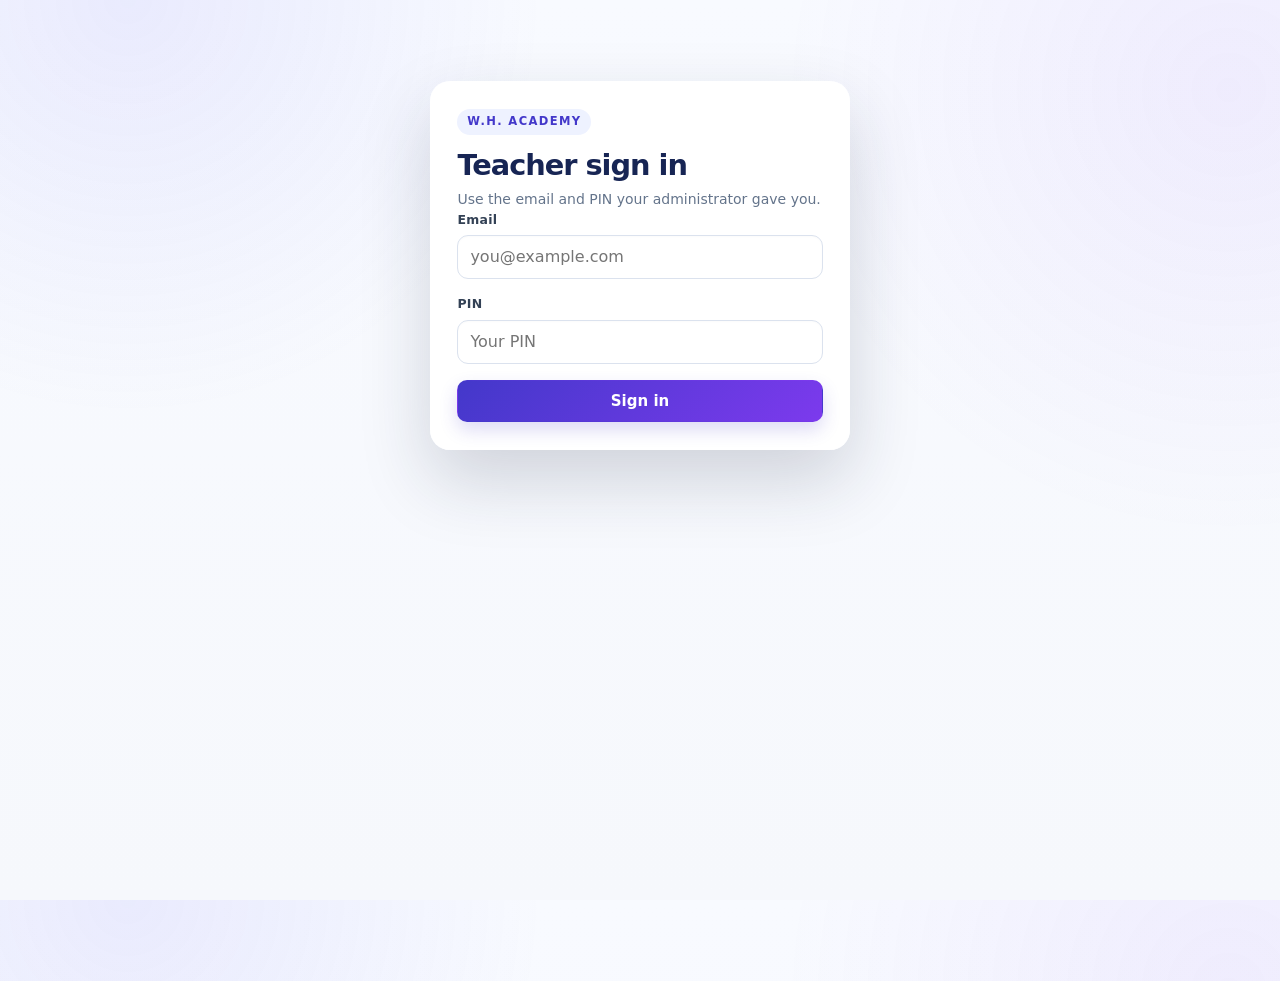
==== commit d55d3839: "Add link to teacher-professional.css stylesheet" ====
--- a/teacher.html
+++ b/teacher.html
@@ -2,7 +2,7 @@
 <html lang="en">
 <head>
 <meta charset="UTF-8">
-<meta http-equiv="Content-Security-Policy" content="default-src 'self'; base-uri 'self'; object-src 'none'; frame-ancestors 'none'; script-src 'self' 'unsafe-inline'; style-src 'self' 'unsafe-inline' https://fonts.googleapis.com; img-src 'self' data:; font-src 'self' https://fonts.gstatic.com; connect-src 'self' https://script.google.com https://script.googleusercontent.com">
+<meta http-equiv="Content-Security-Policy" content="default-src 'self'; base-uri 'self'; object-src 'none'; frame-ancestors 'none'; script-src 'self' 'unsafe-inline'; style-src 'self' 'unsafe-inline' https://fonts.googleapis.com; img-src 'self' data:; font-src 'self' https://fonts.gstatic.com; connect-src 'self' https://gbgcaonmdekumluwgwvn.supabase.co https://script.google.com https://script.googleusercontent.com">
 <meta name="viewport" content="width=device-width, initial-scale=1, viewport-fit=cover">
 <title>Teacher — W.H. Academy</title>
 <link rel="stylesheet" href="assets/vendor/katex/katex.min.css"><script src="assets/vendor/katex/katex.min.js"></script><script src="assets/js/katex-render.js"></script><link rel="stylesheet" href="assets/vendor/mathlive/mathlive-static.css"><script src="assets/vendor/mathlive/mathlive.min.js"></script>
@@ -523,6 +523,7 @@
   .mf-modal__hint{font-size:.8rem;color:var(--muted,#667);margin:.6rem 0 1rem}.mf-modal__actions{display:flex;justify-content:flex-end;gap:.5rem}
 
 </style>
+<link rel="stylesheet" href="assets/css/teacher-professional.css">
 </head>
 <body>
 
@@ -737,7 +738,7 @@
   if (window.MathfieldElement) { try { window.MathfieldElement.fontsDirectory='assets/vendor/mathlive/fonts'; window.MathfieldElement.soundsDirectory=null; } catch(e){} }
 
 
-  var API_BASE_URL='https://script.google.com/macros/s/AKfycbxjaqW5hmUk6B5gYW3hRjAfsPrbrdZB4a3B3VfJRvfKcfepz4WPYIX_aCVKS-STmiwQIA/exec'; var API_KEY='Jdb-iJByoQ-WA0UwlQrorQOH77buDQjepPH0y2SsDyo'; var TKEY='wha:teacher_token'; var teacherToken=null;
+  var API_BASE_URL='https://gbgcaonmdekumluwgwvn.supabase.co/functions/v1/api'; var API_KEY='Jdb-iJByoQ-WA0UwlQrorQOH77buDQjepPH0y2SsDyo'; var TKEY='wha:teacher_token'; var teacherToken=null;
   function getToken(){return teacherToken;}
   function setToken(v){teacherToken=v||null;try{v?sessionStorage.setItem(TKEY,v):sessionStorage.removeItem(TKEY);}catch(e){}}
   function loadToken(){try{return sessionStorage.getItem(TKEY)||null;}catch(e){return null;}}
--- a/assets/css/teacher-professional.css
+++ b/assets/css/teacher-professional.css
@@ -0,0 +1,575 @@
+/* ==========================================================================
+   W.H. Academy — Teacher Console Professional UI
+   File: assets/css/teacher-professional.css
+   Classification: PRODUCTION-PORTABLE
+   Purpose: Visual/UI polish only. No route names, element IDs, auth logic,
+            Boss Battle logic, grading logic, or API behavior is changed.
+   ========================================================================== */
+
+:root {
+  --teacher-brand: #4338ca;
+  --teacher-brand-2: #6366f1;
+  --teacher-brand-3: #7c3aed;
+  --teacher-navy: #172554;
+  --teacher-ink: #0f172a;
+  --teacher-muted: #64748b;
+  --teacher-line: #e2e8f0;
+  --teacher-canvas: #f6f8fc;
+  --teacher-card: rgba(255,255,255,.96);
+  --teacher-shadow: 0 12px 32px rgba(15,23,42,.08);
+  --teacher-shadow-soft: 0 4px 16px rgba(15,23,42,.06);
+}
+
+/* ---------- page ---------- */
+body {
+  color: var(--teacher-ink);
+  background:
+    radial-gradient(circle at 10% 0%, rgba(99,102,241,.10), transparent 26rem),
+    radial-gradient(circle at 96% 10%, rgba(124,58,237,.07), transparent 28rem),
+    linear-gradient(180deg, #f8faff 0%, var(--teacher-canvas) 100%);
+}
+
+#t-app.wrap {
+  width: min(100%, 1480px);
+  margin: 0 auto;
+  padding: 1.35rem clamp(1rem, 2.5vw, 2.35rem) 3rem;
+}
+
+/* ---------- professional top identity bar ---------- */
+.t-topbar {
+  position: sticky;
+  top: .65rem;
+  z-index: 30;
+  min-height: 76px;
+  margin-bottom: 1rem;
+  padding: .95rem 1.15rem;
+  border: 1px solid rgba(255,255,255,.26);
+  border-radius: 18px;
+  color: #fff;
+  background:
+    linear-gradient(110deg, rgba(23,37,84,.98), rgba(67,56,202,.96) 60%, rgba(124,58,237,.94));
+  box-shadow: 0 18px 42px rgba(49,46,129,.18);
+  backdrop-filter: blur(14px);
+}
+
+.t-topbar > div:first-child {
+  display: flex;
+  align-items: center;
+  gap: .55rem;
+  flex-wrap: wrap;
+  min-width: 0;
+}
+
+.t-topbar > div:first-child::before {
+  content: "WH";
+  display: grid;
+  place-items: center;
+  width: 42px;
+  height: 42px;
+  margin-right: .2rem;
+  border-radius: 12px;
+  background: rgba(255,255,255,.15);
+  border: 1px solid rgba(255,255,255,.26);
+  box-shadow: inset 0 1px 0 rgba(255,255,255,.2);
+  font-weight: 900;
+  letter-spacing: -.04em;
+}
+
+.t-topbar strong {
+  font-size: 1.05rem;
+  letter-spacing: -.01em;
+}
+
+.t-topbar #t-name {
+  font-weight: 750;
+}
+
+.t-topbar .t-subjects-chip {
+  color: #312e81;
+  background: #eef2ff;
+  border: 1px solid rgba(255,255,255,.45);
+  padding: .22rem .62rem;
+  box-shadow: 0 3px 10px rgba(15,23,42,.09);
+}
+
+#t-signout {
+  color: #fff;
+  border-color: rgba(255,255,255,.3);
+  background: rgba(255,255,255,.11);
+}
+
+#t-signout:hover {
+  background: rgba(255,255,255,.2);
+}
+
+/* ---------- nav tabs ---------- */
+.t-tabs {
+  gap: .6rem;
+  margin: 0 0 1.25rem;
+  padding: .38rem;
+  width: fit-content;
+  border: 1px solid var(--teacher-line);
+  border-radius: 14px;
+  background: rgba(255,255,255,.82);
+  box-shadow: var(--teacher-shadow-soft);
+}
+
+.t-tab {
+  min-width: 128px;
+  border: 0;
+  border-radius: 10px;
+  padding: .66rem 1rem;
+  color: #475569;
+  background: transparent;
+  transition: transform .16s ease, background .16s ease, color .16s ease, box-shadow .16s ease;
+}
+
+.t-tab:hover {
+  color: #312e81;
+  background: #f1f5ff;
+}
+
+.t-tab[aria-current="true"] {
+  background: linear-gradient(135deg, var(--teacher-brand), var(--teacher-brand-3));
+  color: #fff;
+  box-shadow: 0 8px 20px rgba(67,56,202,.20);
+}
+
+.t-tab:active { transform: translateY(1px); }
+
+/* ---------- page heading ---------- */
+.head {
+  align-items: center;
+  margin: 0 0 1.05rem;
+  padding: .4rem .15rem;
+}
+
+.head__title {
+  font-size: clamp(1.45rem, 2.25vw, 2rem);
+  line-height: 1.16;
+  letter-spacing: -.035em;
+  color: #172554;
+}
+
+.head__sub {
+  margin-top: .4rem;
+  max-width: 72ch;
+  color: #64748b;
+  line-height: 1.55;
+}
+
+.head .btn--quiet {
+  background: #fff;
+  box-shadow: 0 2px 9px rgba(15,23,42,.05);
+}
+
+/* ---------- main builder card ---------- */
+.paper-form {
+  position: relative;
+  gap: 1.25rem;
+  padding: clamp(1rem, 2vw, 1.6rem);
+  border: 1px solid rgba(203,213,225,.85);
+  border-radius: 20px;
+  background: var(--teacher-card);
+  box-shadow: var(--teacher-shadow);
+  overflow: hidden;
+}
+
+.paper-form::before {
+  content: "";
+  position: absolute;
+  left: 0;
+  right: 0;
+  top: 0;
+  height: 4px;
+  background: linear-gradient(90deg, var(--teacher-brand), #8b5cf6, #0ea5e9);
+}
+
+.paper-meta {
+  gap: .9rem;
+  padding: 1rem;
+  border: 1px solid #e8ecf5;
+  border-radius: 15px;
+  background: linear-gradient(180deg, #fbfcff, #f8faff);
+}
+
+/* ---------- fields ---------- */
+.field { gap: .38rem; }
+
+.field__label {
+  color: #334155;
+  font-size: .78rem;
+  font-weight: 800;
+  letter-spacing: .025em;
+}
+
+.field__hint {
+  color: #7c8799;
+  line-height: 1.45;
+}
+
+.input,
+select.input,
+textarea.input {
+  min-height: 44px;
+  border: 1px solid #dbe2ee;
+  border-radius: 11px;
+  color: #172033;
+  background: #fff;
+  box-shadow: inset 0 1px 2px rgba(15,23,42,.02);
+  transition: border-color .16s ease, box-shadow .16s ease, background .16s ease;
+}
+
+textarea.input { min-height: auto; }
+
+.input:hover,
+select.input:hover,
+textarea.input:hover {
+  border-color: #c4cce0;
+}
+
+.input:focus,
+select.input:focus,
+textarea.input:focus {
+  outline: none;
+  border-color: #818cf8;
+  box-shadow: 0 0 0 4px rgba(99,102,241,.12);
+}
+
+/* ---------- buttons ---------- */
+.btn {
+  min-height: 40px;
+  border-radius: 10px;
+  font-weight: 750;
+  transition: transform .15s ease, box-shadow .15s ease, background .15s ease, border-color .15s ease;
+}
+
+.btn:hover:not(:disabled) {
+  transform: translateY(-1px);
+}
+
+.btn--primary {
+  border-color: transparent;
+  background: linear-gradient(135deg, var(--teacher-brand), var(--teacher-brand-3));
+  box-shadow: 0 8px 18px rgba(67,56,202,.18);
+}
+
+.btn--primary:hover:not(:disabled) {
+  background: linear-gradient(135deg, #3730a3, #6d28d9);
+  box-shadow: 0 10px 24px rgba(67,56,202,.24);
+}
+
+.btn--quiet {
+  border-color: #dbe2ee;
+  background: #fff;
+}
+
+/* ---------- questions header ---------- */
+.paper-qhead {
+  align-items: center;
+  margin-top: .1rem;
+  padding: 1.15rem .2rem .15rem;
+  border-top: 1px solid #e8ecf5;
+}
+
+.paper-qhead .panel__title {
+  color: #172554;
+  font-size: 1rem;
+  font-weight: 850;
+}
+
+.paper-qhead .count {
+  margin: 0;
+  padding: .28rem .58rem;
+  border-radius: 999px;
+  color: #4338ca;
+  background: #eef2ff;
+  font-weight: 750;
+}
+
+/* ---------- math toolbar ---------- */
+.math-palette {
+  gap: .4rem;
+  margin-bottom: .85rem;
+  padding: .65rem .7rem;
+  border-color: #e1e6f1;
+  border-radius: 13px;
+  background: #f8faff;
+}
+
+.math-palette__hint {
+  color: #64748b;
+  font-weight: 700;
+}
+
+.math-palette button {
+  min-width: 34px;
+  height: 32px;
+  border-color: #dbe2ee;
+  border-radius: 8px;
+  background: #fff;
+  box-shadow: 0 1px 2px rgba(15,23,42,.03);
+}
+
+.math-palette button:hover {
+  color: #3730a3;
+  border-color: #a5b4fc;
+  background: #eef2ff;
+}
+
+/* ---------- question cards ---------- */
+.q-card,
+.gr-q {
+  border-color: #e1e7f0;
+  border-radius: 15px;
+  background: #fff;
+  box-shadow: 0 5px 16px rgba(15,23,42,.04);
+}
+
+.q-card {
+  padding: 1rem;
+  margin-bottom: .85rem;
+}
+
+.q-card:hover,
+.gr-q:hover {
+  border-color: #cfd7e7;
+  box-shadow: 0 9px 24px rgba(15,23,42,.07);
+}
+
+.q-card__head {
+  padding-bottom: .58rem;
+  border-bottom: 1px dashed #e5eaf2;
+}
+
+.q-card__n {
+  color: #172554;
+  font-size: .8rem;
+  font-weight: 850;
+}
+
+.q-tag {
+  letter-spacing: .055em;
+  box-shadow: 0 2px 7px rgba(15,23,42,.08);
+}
+
+/* ---------- add-question actions ---------- */
+.paper-addrow {
+  padding: .55rem;
+  border: 1px dashed #ced7e7;
+  border-radius: 13px;
+  background: #fbfcff;
+}
+
+.paper-addrow .btn {
+  background: #fff;
+}
+
+/* ---------- save/activate area ---------- */
+.paper-acts {
+  position: sticky;
+  bottom: .55rem;
+  z-index: 15;
+  margin: 0 -.2rem -.2rem;
+  padding: .8rem;
+  border: 1px solid rgba(226,232,240,.95);
+  border-radius: 14px;
+  background: rgba(255,255,255,.92);
+  box-shadow: 0 -4px 18px rgba(15,23,42,.06);
+  backdrop-filter: blur(12px);
+}
+
+/* ---------- existing papers ---------- */
+.paper-existing,
+#ba-papers-list,
+#gr-list {
+  border-radius: 16px;
+}
+
+.pp-row {
+  padding: .9rem .75rem;
+  border-bottom-color: #e8edf5;
+  transition: background .15s ease;
+}
+
+.pp-row:hover {
+  background: #fafbff;
+}
+
+.pp-row__title {
+  color: #1e293b;
+  font-weight: 800;
+}
+
+.pp-pill {
+  padding: .25rem .6rem;
+  font-weight: 800;
+}
+
+/* ---------- edit banner ---------- */
+.ba-edit-banner {
+  padding: .78rem .9rem;
+  border-color: #c7d2fe;
+  border-radius: 12px;
+  background: linear-gradient(90deg, #eef2ff, #f5f3ff);
+  box-shadow: inset 3px 0 0 #6366f1;
+}
+
+/* ---------- grading ---------- */
+.gr-q {
+  padding: 1.1rem;
+}
+
+.gr-q__head {
+  padding-bottom: .48rem;
+  border-bottom: 1px solid #edf0f5;
+}
+
+.gr-q__num {
+  color: #4338ca;
+  font-size: .9rem;
+}
+
+.gr-q__text {
+  color: #1e293b;
+  line-height: 1.55;
+}
+
+.gr-q__ans {
+  border: 1px solid #dde3ff;
+  background: linear-gradient(180deg, #f4f6ff, #eef2ff);
+}
+
+.gr-q__grade {
+  border-top-color: #dfe5ef;
+}
+
+/* ---------- empty states ---------- */
+.empty {
+  min-height: 120px;
+  display: grid;
+  place-items: center;
+  align-content: center;
+  border: 1px dashed #d7deea;
+  border-radius: 14px;
+  background:
+    linear-gradient(180deg, rgba(248,250,252,.9), rgba(255,255,255,.96));
+}
+
+.empty h2 { color: #334155; }
+
+/* ---------- login gate ---------- */
+#t-gate.t-gate {
+  width: min(92vw, 430px);
+  margin: 9vh auto;
+  padding: 1.65rem;
+  border: 1px solid rgba(255,255,255,.65);
+  border-radius: 20px;
+  background: rgba(255,255,255,.96);
+  box-shadow: 0 30px 70px rgba(30,41,59,.18);
+}
+
+#t-gate::before {
+  content: "W.H. ACADEMY";
+  display: inline-flex;
+  margin-bottom: .85rem;
+  padding: .3rem .62rem;
+  border-radius: 999px;
+  color: #4338ca;
+  background: #eef2ff;
+  font-size: .72rem;
+  font-weight: 850;
+  letter-spacing: .12em;
+}
+
+/* ---------- modal ---------- */
+.mf-modal__box {
+  border-radius: 18px;
+  box-shadow: 0 32px 80px rgba(15,23,42,.22);
+}
+
+/* ---------- responsive ---------- */
+@media (max-width: 820px) {
+  #t-app.wrap {
+    padding: .85rem .75rem 2rem;
+  }
+
+  .t-topbar {
+    top: .35rem;
+    border-radius: 14px;
+  }
+
+  .t-tabs {
+    width: 100%;
+  }
+
+  .t-tab {
+    flex: 1;
+    min-width: 0;
+  }
+
+  .head {
+    align-items: flex-start;
+  }
+
+  .paper-form {
+    border-radius: 16px;
+    padding: .9rem;
+  }
+
+  .paper-meta {
+    padding: .8rem;
+  }
+
+  .paper-acts {
+    flex-direction: column-reverse;
+  }
+
+  .paper-acts .btn {
+    width: 100%;
+  }
+}
+
+@media (max-width: 560px) {
+  .t-topbar {
+    position: static;
+  }
+
+  .t-topbar > div:first-child::before {
+    width: 36px;
+    height: 36px;
+  }
+
+  .t-topbar #t-name {
+    width: 100%;
+    padding-left: 2.85rem;
+    margin-top: -.35rem;
+  }
+
+  .t-tabs {
+    padding: .3rem;
+  }
+
+  .head__title {
+    font-size: 1.45rem;
+  }
+
+  .paper-meta {
+    grid-template-columns: 1fr !important;
+  }
+
+  .math-palette {
+    max-height: 140px;
+    overflow-y: auto;
+  }
+}
+
+/* ---------- accessibility / motion ---------- */
+@media (prefers-reduced-motion: reduce) {
+  *, *::before, *::after {
+    scroll-behavior: auto !important;
+    transition-duration: .01ms !important;
+    animation-duration: .01ms !important;
+    animation-iteration-count: 1 !important;
+  }
+}
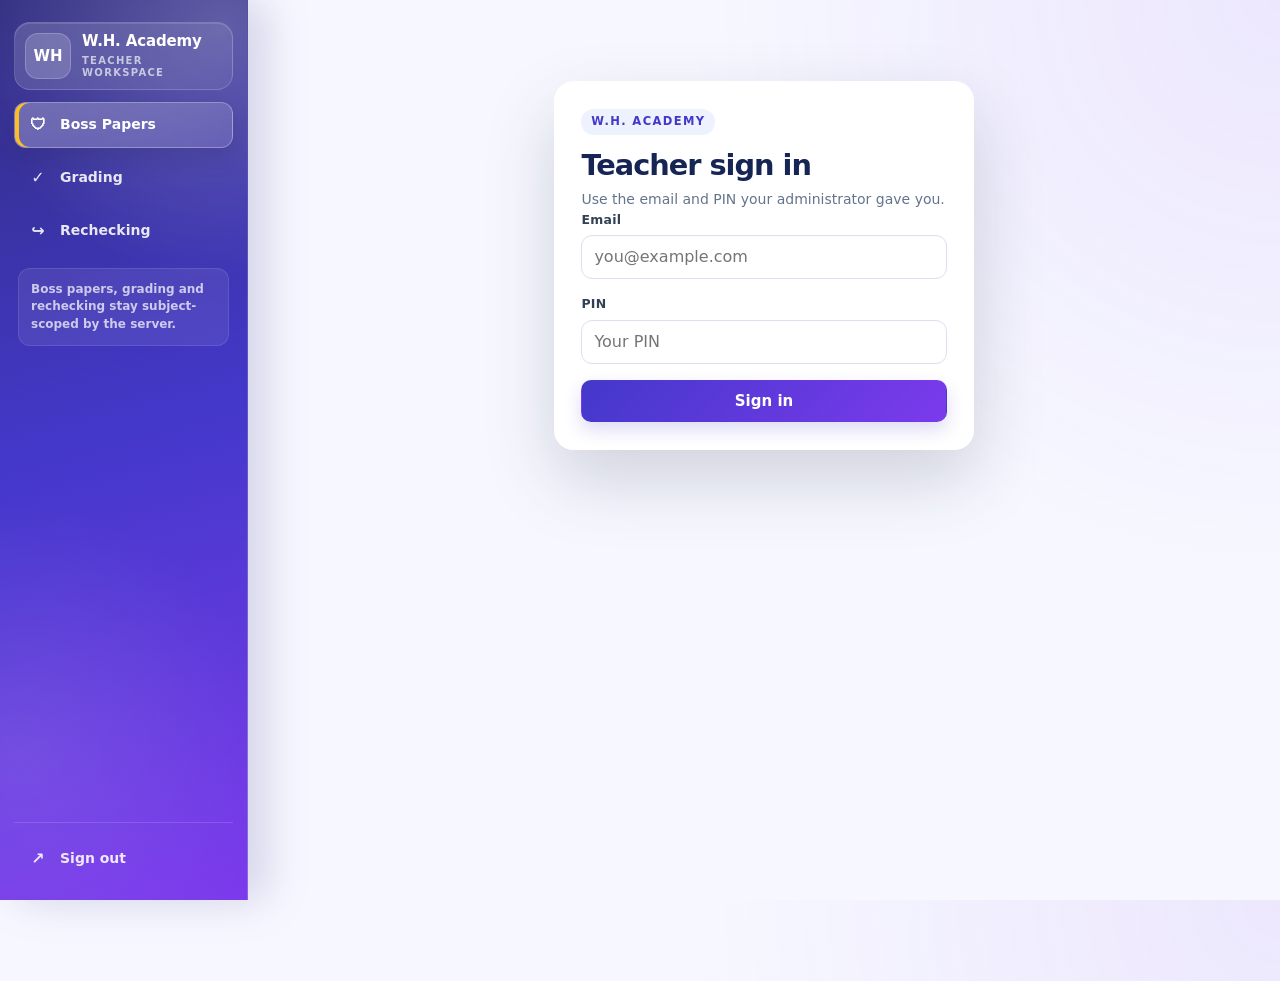
==== commit 661653ad: "Add staff sidebar loader to teacher" ====
--- a/teacher.html
+++ b/teacher.html
@@ -758,7 +758,7 @@
     if(!email||!pin){toast('Enter your email and PIN.','bad');return;} busy(btn,true);
     call('teacher/login',{email:email,pin:pin}).then(function(res){setToken(res.token);afterLogin(res);})
     .catch(function(e){toast((e&&e.message)||'Sign-in failed.','bad');}).then(function(){busy(btn,false);});}
-  function switchTab(name){['papers','grading'].forEach(function(n){var sec=qs('[data-panel="'+n+'"]');if(sec)sec.hidden=(n!==name);var tab=qs('.t-tab[data-tab="'+n+'"]');if(tab)tab.setAttribute('aria-current',n===name?'true':'false');});}
+  function switchTab(name){['papers','grading','rechecking'].forEach(function(n){var sec=qs('[data-panel="'+n+'"]');if(sec)sec.hidden=(n!==name);var tab=qs('.t-tab[data-tab="'+n+'"]');if(tab)tab.setAttribute('aria-current',n===name?'true':'false');});}
   function boot(){
     qs('#t-signin').addEventListener('click',function(e){signIn(e.currentTarget);});
     qs('#t-pin').addEventListener('keydown',function(e){if(e.key==='Enter')signIn(qs('#t-signin'));});
@@ -1623,7 +1623,13 @@
     p.token = getToken();
     return call(operation, p);
   }
-
+window.WHATeacherRecheckBridge = {
+  authed: authed,
+  toast: toast,
+  fail: fail,
+  esc: esc,
+  busy: busy
+};
   function isAuthError(err) {
     var c = err && err.code;
     return c === 'AUTH_001' || c === 'AUTH_002' || c === 'AUTH_003' || c === 'AUTH_004';
@@ -1631,5 +1637,7 @@
 
 })();
 </script>
+<script src="assets/js/teacher-rechecking.js"></script>
+<script src="assets/js/staff-shell.js"></script>
 </body>
 </html>
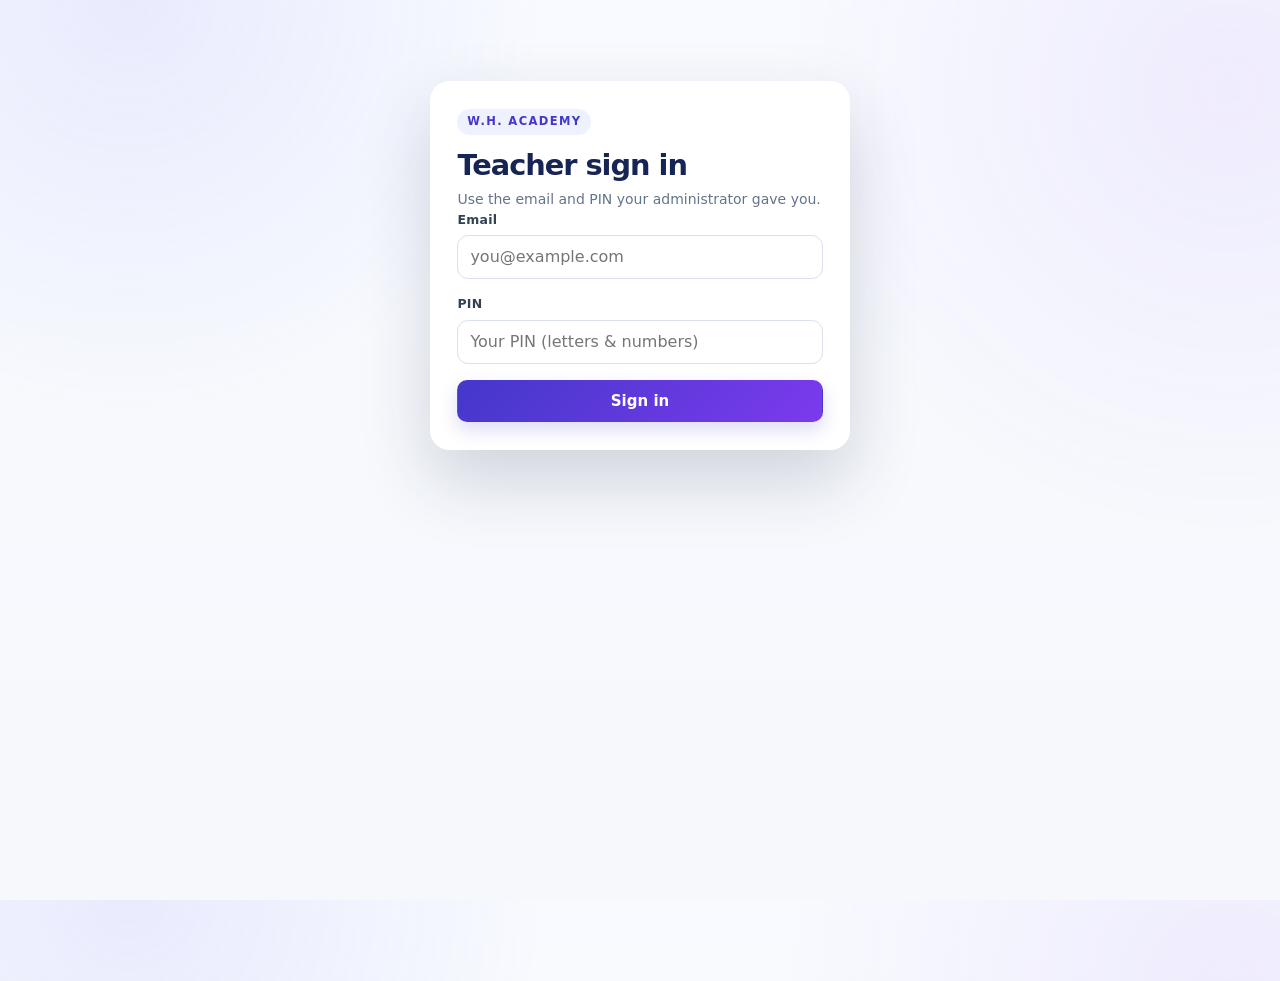
==== commit 99120609: "Add files via upload" ====
--- a/teacher.html
+++ b/teacher.html
@@ -534,7 +534,7 @@
     <label class="field"><span class="field__label">Email</span>
       <input class="input" id="t-email" type="email" autocomplete="username" placeholder="you@example.com"></label>
     <label class="field"><span class="field__label">PIN</span>
-      <input class="input" id="t-pin" type="password" inputmode="numeric" autocomplete="current-password" placeholder="Your PIN"></label>
+      <input class="input" id="t-pin" type="password" autocomplete="current-password" placeholder="Your PIN (letters & numbers)"></label>
     <button class="btn btn--primary" id="t-signin" type="button" style="width:100%;">Sign in</button>
   </div>
 
